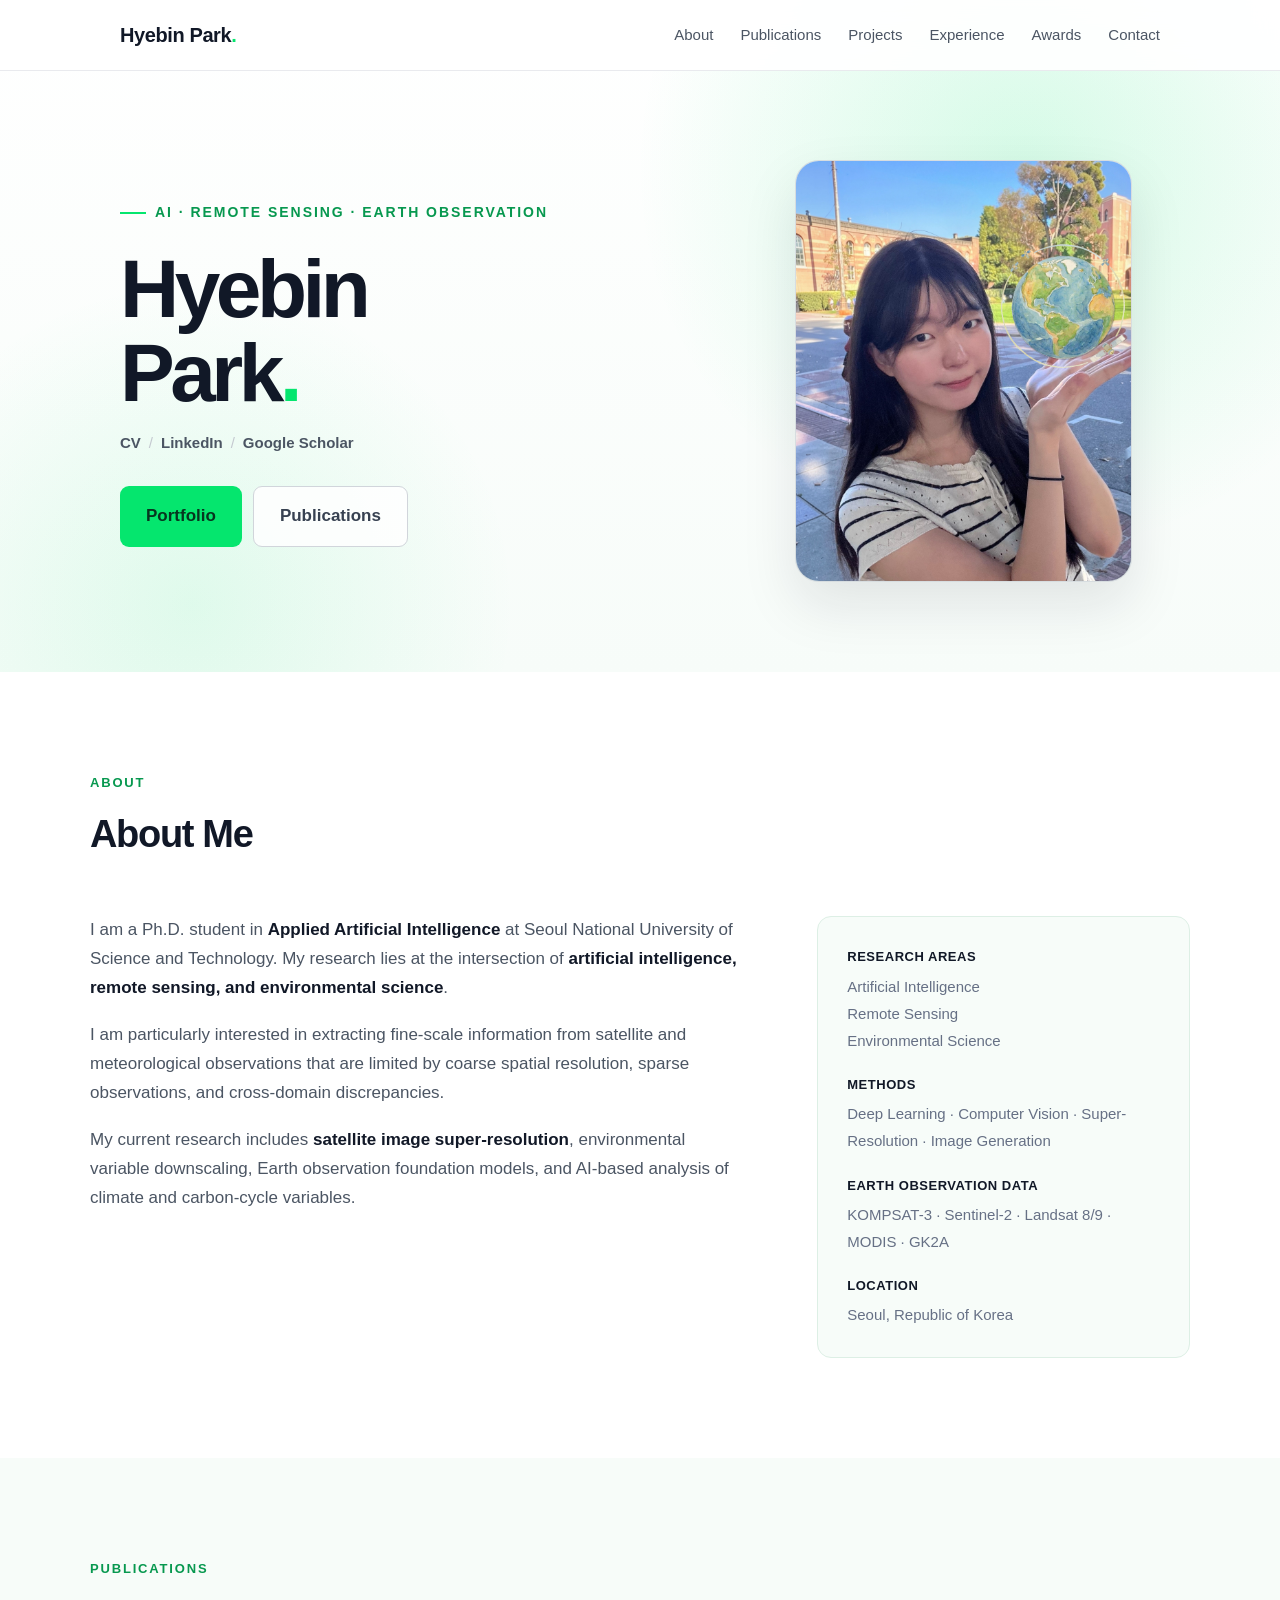
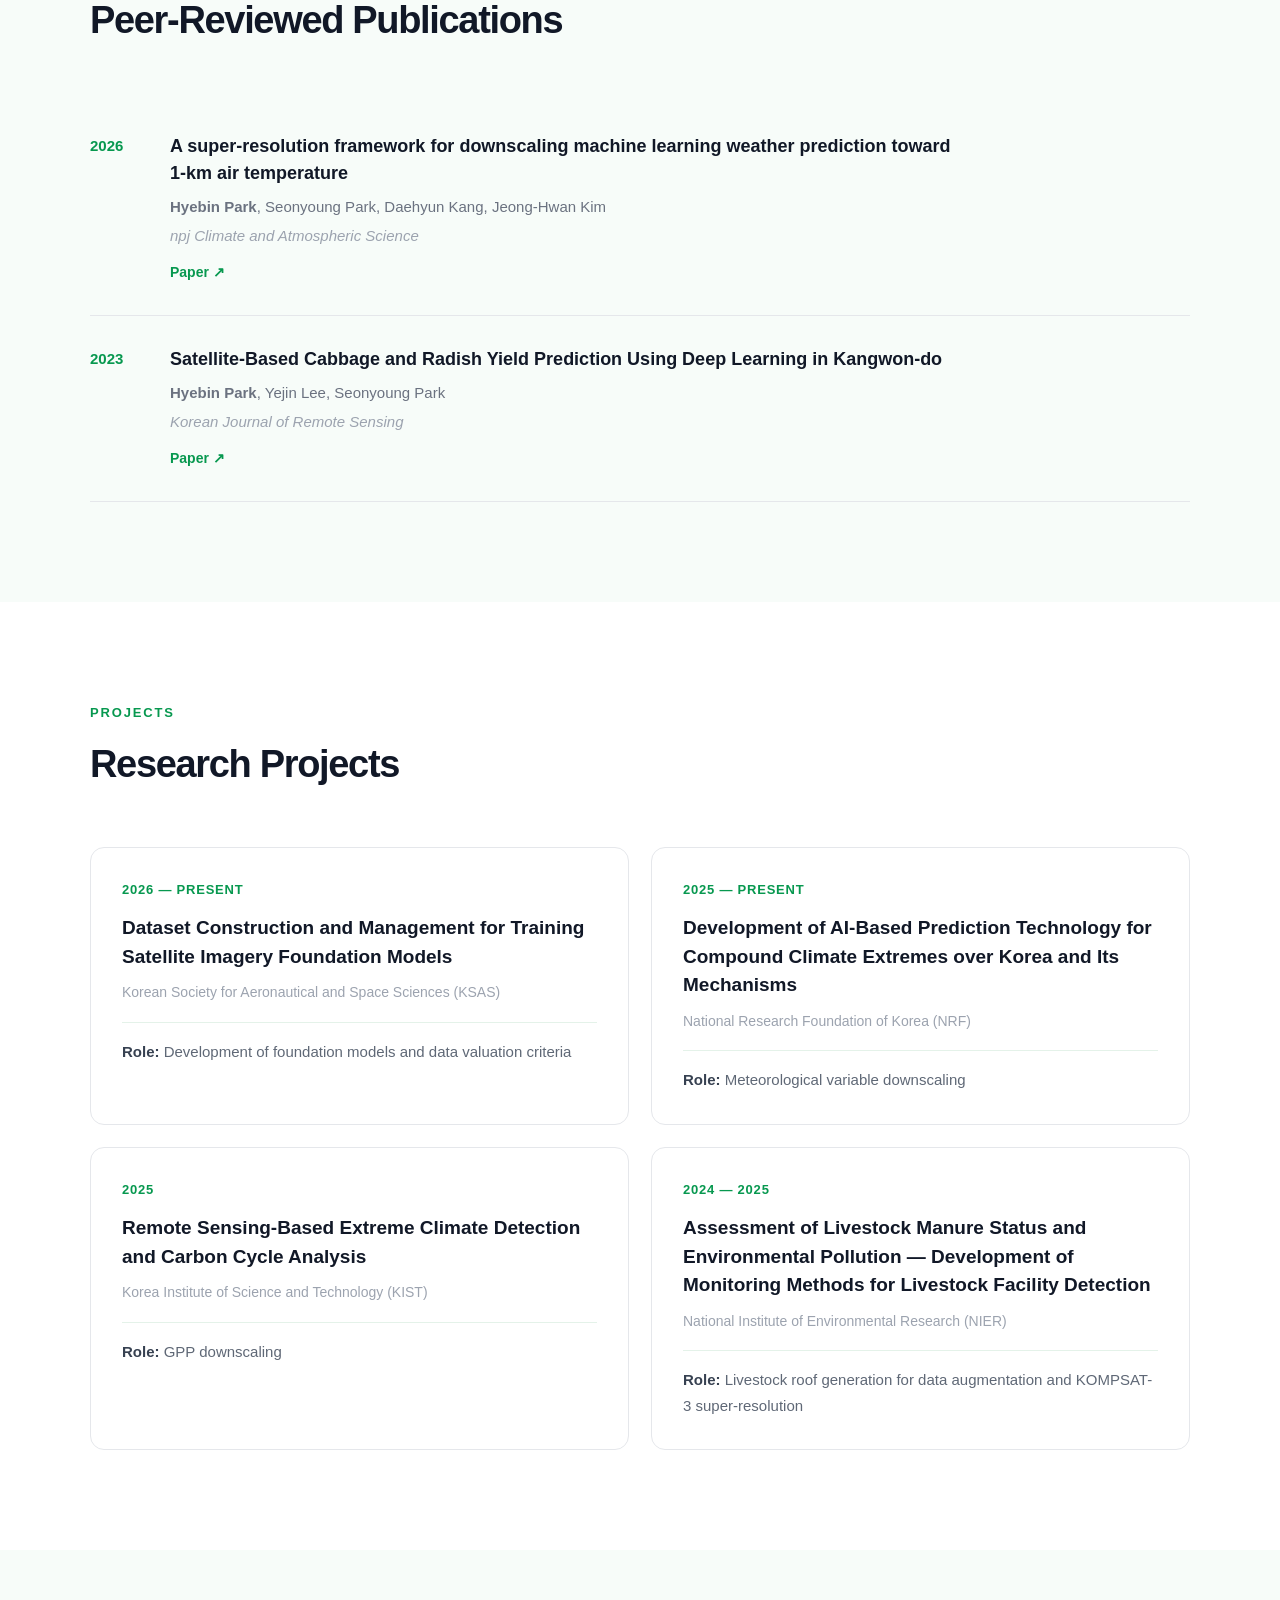
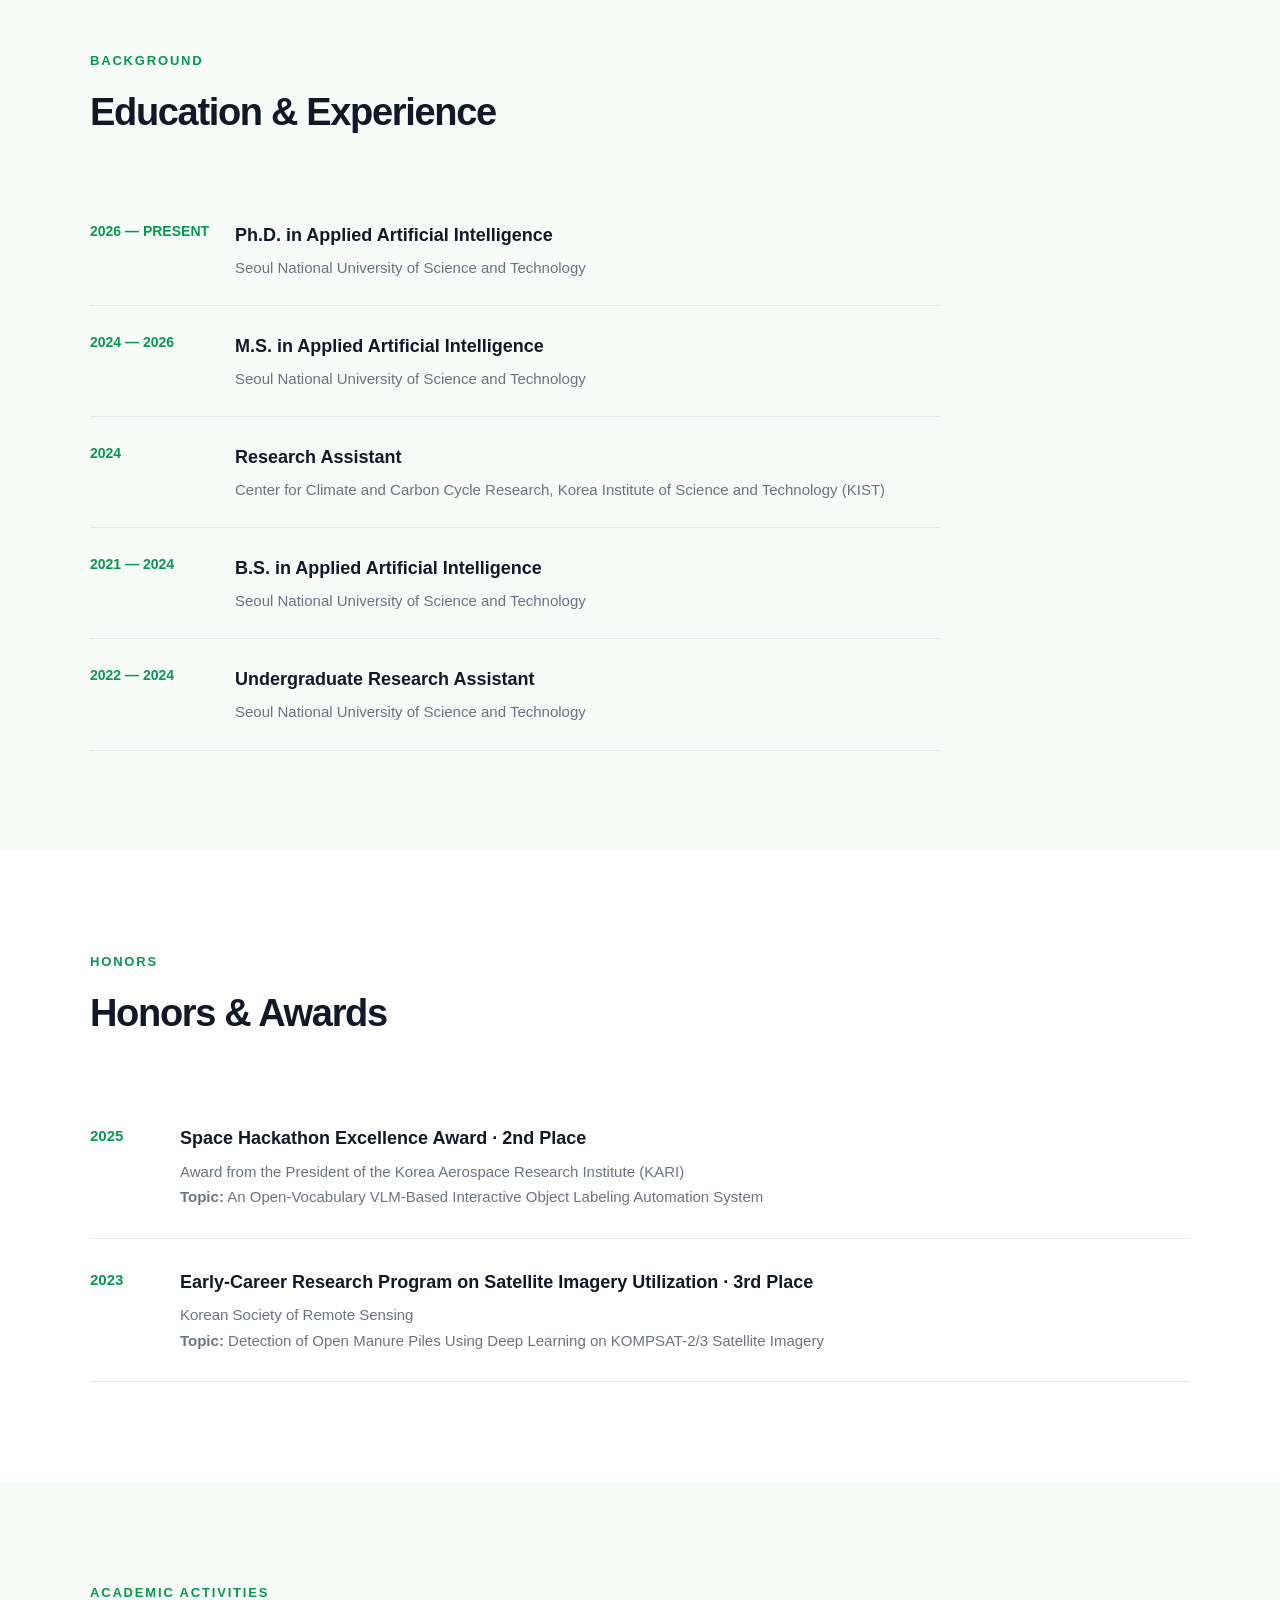
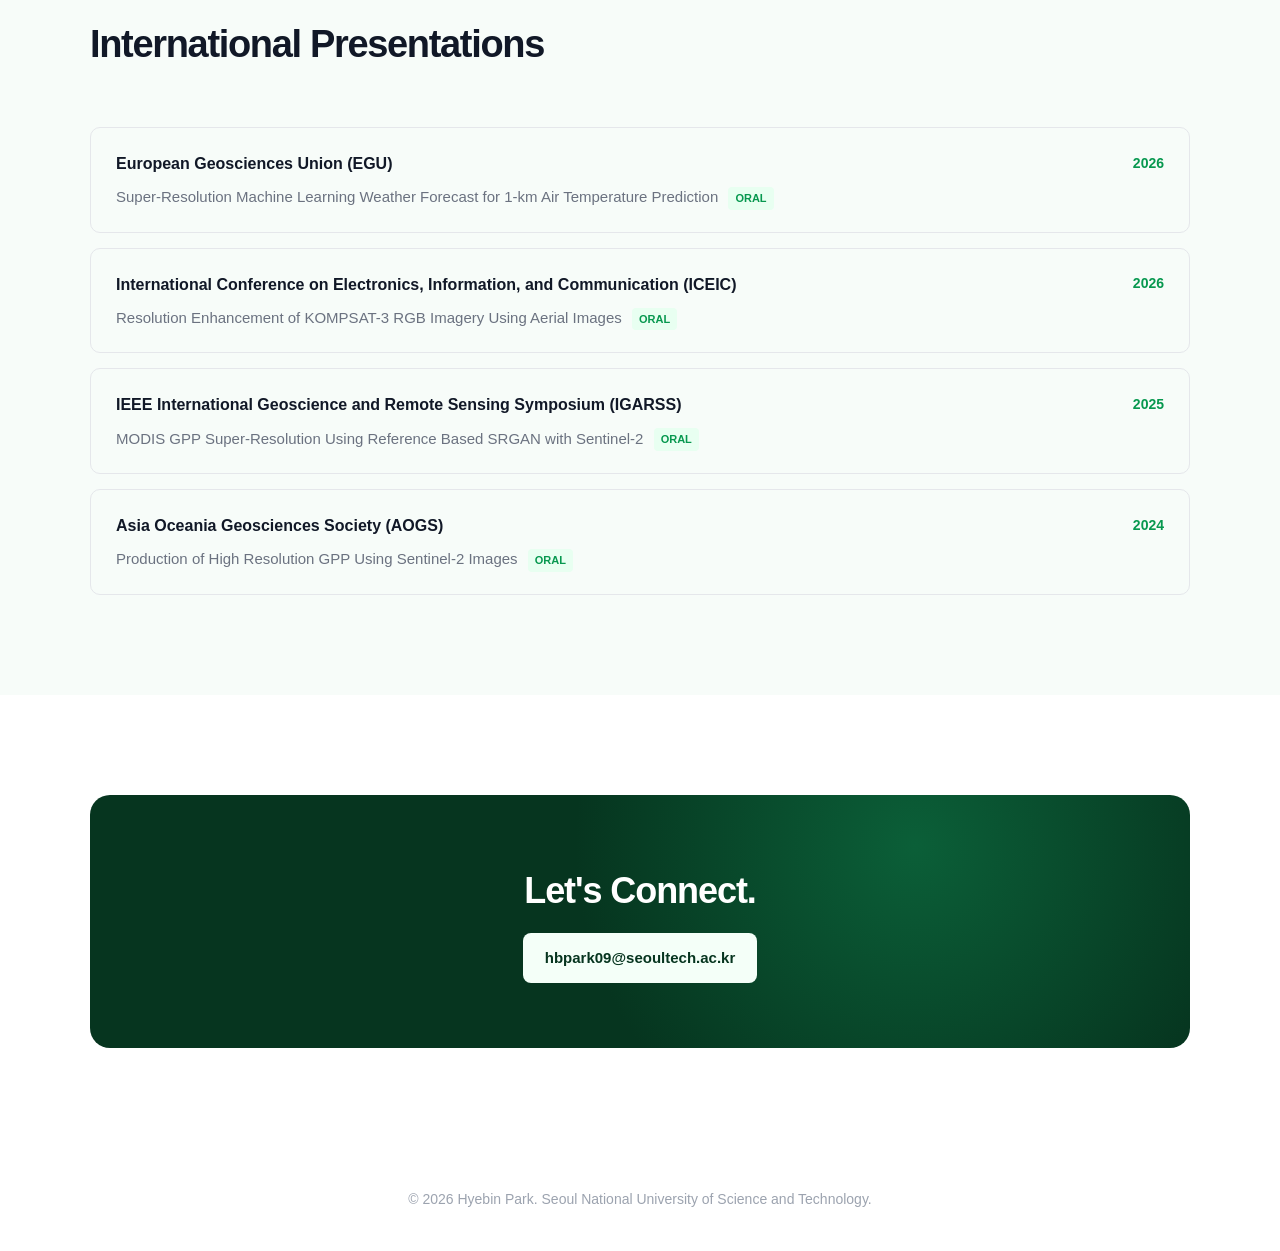
==== index.html @ ffbc0166 "Update index.html" ====
<!DOCTYPE html>
<html lang="en">
<head>
  <meta charset="UTF-8">
  <meta name="viewport" content="width=device-width, initial-scale=1.0">

  <title>Hyebin Park | AI & Remote Sensing Researcher</title>

  <meta
    name="description"
    content="Hyebin Park - AI and Remote Sensing Researcher focusing on super-resolution, environmental downscaling, and Earth observation."
  >

  <style>
    * {
      box-sizing: border-box;
      margin: 0;
      padding: 0;
    }

    html {
      scroll-behavior: smooth;
    }

    body {
      font-family:
        -apple-system,
        BlinkMacSystemFont,
        "Segoe UI",
        "Noto Sans",
        "Noto Sans KR",
        Arial,
        sans-serif;

      color: #1f2937;
      background: #ffffff;
      line-height: 1.7;
    }

    a {
      color: inherit;
    }


    /* ===================================
       Navigation
    ==================================== */

    nav {
      position: fixed;
      top: 0;
      left: 0;

      width: 100%;

      background: rgba(255, 255, 255, 0.92);
      backdrop-filter: blur(12px);

      border-bottom: 1px solid rgba(229, 231, 235, 0.85);

      z-index: 1000;
    }

    .nav-container {
      max-width: 1100px;
      height: 70px;

      margin: auto;
      padding: 0 30px;

      display: flex;
      align-items: center;
      justify-content: space-between;
    }

    .logo {
      text-decoration: none;

      font-size: 20px;
      font-weight: 750;

      letter-spacing: -0.02em;

      color: #111827;
    }

    .logo-dot {
      color: #05E66E;
    }

    .nav-links {
      display: flex;
      gap: 27px;

      list-style: none;
    }

    .nav-links a {
      text-decoration: none;

      color: #4b5563;

      font-size: 15px;
      font-weight: 500;

      transition: 0.2s;
    }

    .nav-links a:hover {
      color: #07984F;
    }


    /* ===================================
       Hero
    ==================================== */

    .hero {
      min-height: 70vh;

      display: flex;
      align-items: center;

      padding-top: 70px;

      overflow: hidden;

      background:
        radial-gradient(
          circle at 80% 25%,
          rgba(5, 230, 110, 0.16),
          transparent 34%
        ),
        radial-gradient(
          circle at 15% 90%,
          rgba(5, 230, 110, 0.10),
          transparent 26%
        ),
        linear-gradient(
          180deg,
          #ffffff 0%,
          #F7FCF9 100%
        );
    }

    .hero-container {
      max-width: 1100px;
      width: 100%;

      margin: auto;
      padding: 90px 30px;

      display: grid;
      grid-template-columns: 1.5fr 0.8fr;

      gap: 70px;
      align-items: center;
    }

    .hero-label {
      display: inline-flex;
      align-items: center;

      gap: 9px;

      margin-bottom: 22px;

      color: #07984F;

      font-size: 14px;
      font-weight: 700;

      letter-spacing: 0.14em;
      text-transform: uppercase;
    }

    .hero-label::before {
      content: "";

      display: block;

      width: 26px;
      height: 2px;

      background: #05E66E;
    }

    .hero h1 {
      margin-bottom: 26px;

      color: #111827;

      font-size: clamp(55px, 7vw, 82px);
      font-weight: 760;

      line-height: 1.02;
      letter-spacing: -0.055em;
    }

    .hero h1 span {
      color: #05E66E;
    }

    .hero-links {
      display: flex;
      flex-wrap: wrap;
      align-items: center;
      gap: 8px;

      margin-top: -10px;
      margin-bottom: 30px;

      color: #6b7280;
      font-size: 15px;
      font-weight: 600;
    }

    .hero-links a {
      color: #4b5563;
      text-decoration: none;
      transition: color 0.2s;
    }

    .hero-links a:hover {
      color: #07984F;
    }

    .hero-links .separator {
      color: #c4c9d0;
      font-weight: 400;
    }

    .hero-description {
      max-width: 720px;

      margin-bottom: 35px;

      color: #5f6876;

      font-size: 18px;
      line-height: 1.75;
    }

    .hero-description strong {
      color: #374151;
      font-weight: 600;
    }

    .hero-buttons {
      display: flex;
      flex-wrap: wrap;

      gap: 11px;
    }

  .btn {
    display: inline-flex;
    align-items: center;
  
    padding: 15px 26px;
  
    border-radius: 9px;
  
    text-decoration: none;
  
    font-size: 17px;
    font-weight: 650;
  
    transition: 0.2s;
  }

    .btn-primary {
      color: #07351F;
      background: #05E66E;
    }

    .btn-primary:hover {
      background: #057A40;
      transform: translateY(-2px);
    }

    .btn-secondary {
      color: #374151;
      background: rgba(255, 255, 255, 0.85);

      border: 1px solid #d1d5db;
    }

    .btn-secondary:hover {
      color: #07984F;
      border-color: #07984F;

      transform: translateY(-2px);
    }


    /* ===================================
       Hero Profile Image
    ==================================== */

    .hero-profile {
      display: flex;
      justify-content: center;
      align-items: center;
      transform: translateX(-28px);
    }

    .profile-image-wrap {
      width: min(340px, 100%);
      aspect-ratio: 4 / 5;

      overflow: hidden;

      border-radius: 24px;

      background: #EAF8F0;

      border: 1px solid rgba(209, 213, 219, 0.75);

      box-shadow:
        0 24px 55px
        rgba(15, 23, 42, 0.10);
    }

    .profile-image {
      width: 100%;
      height: 100%;

      display: block;

      object-fit: cover;
      object-position: center;
    }


    /* ===================================
       Common Section
    ==================================== */

    section {
      padding: 100px 30px;
    }

    .section-container {
      max-width: 1100px;
      margin: auto;
    }

    .section-title {
      margin-bottom: 50px;
    }

    .section-label {
      margin-bottom: 8px;

      color: #07984F;

      font-size: 13px;
      font-weight: 700;

      letter-spacing: 0.14em;
      text-transform: uppercase;
    }

    .section-title h2 {
      color: #111827;

      font-size: 38px;

      letter-spacing: -0.035em;
    }


    /* ===================================
       About
    ==================================== */
    
    #about {
      background: #F7FCF9;
    }
    
    .about-grid {
      display: grid;
      grid-template-columns: 1.4fr 0.8fr;

      gap: 75px;

      align-items: start;
    }

    .about-text {
      color: #4b5563;

      font-size: 17px;
    }

    .about-text p {
      margin-bottom: 18px;
    }

    .about-text strong {
      color: #111827;
    }

    .info-box {
      padding: 29px;

      background: #ffffff;

      border: 1px solid #DDEFE5;
      border-radius: 14px;
    }

    .info-item {
      margin-bottom: 20px;
    }

    .info-item:last-child {
      margin-bottom: 0;
    }

    .info-item strong {
      display: block;

      margin-bottom: 4px;

      color: #111827;

      font-size: 13px;

      letter-spacing: 0.04em;
    }

    .info-item span {
      color: #667085;

      font-size: 15px;
    }


    /* ===================================
       Research
    ==================================== */

    #research {
      background: #F7FCF9;
    }

    .research-grid {
      display: grid;
      grid-template-columns: repeat(3, 1fr);

      gap: 20px;
    }

    .research-card {
      min-height: 250px;

      padding: 30px;

      background: white;

      border: 1px solid #e5e7eb;
      border-radius: 13px;

      transition: 0.25s;
    }

    .research-card:hover {
      transform: translateY(-5px);

      border-color: #9BF1BE;

      box-shadow:
        0 16px 35px
        rgba(15, 23, 42, 0.055);
    }

    .research-number {
      margin-bottom: 40px;

      color: #07984F;

      font-size: 13px;
      font-weight: 700;
    }

    .research-card h3 {
      margin-bottom: 13px;

      color: #111827;

      font-size: 20px;
    }

    .research-card p {
      color: #6b7280;

      font-size: 15px;
      line-height: 1.7;
    }


    /* ===================================
       Publications
    ==================================== */

    .publication {
      display: grid;
      grid-template-columns: 80px 1fr;

      padding: 30px 0;

      border-bottom: 1px solid #e5e7eb;
    }

    .publication:first-of-type {
      border-top: 1px solid #e5e7eb;
    }

    .publication-year {
      color: #07984F;

      font-size: 15px;
      font-weight: 700;
    }

    .publication-title {
      max-width: 800px;

      margin-bottom: 7px;

      color: #111827;

      font-size: 18px;
      font-weight: 650;

      line-height: 1.5;
    }

    .publication-authors {
      margin-bottom: 3px;

      color: #6b7280;

      font-size: 15px;
    }

    .publication-journal {
      color: #9ca3af;

      font-size: 15px;
      font-style: italic;
    }

    .publication-links {
      margin-top: 10px;
    }

    .publication-links a {
      margin-right: 15px;

      color: #07984F;

      text-decoration: none;

      font-size: 14px;
      font-weight: 600;
    }

    .publication-links a:hover {
      text-decoration: underline;
    }


    /* ===================================
       Projects
    ==================================== */

    #projects {
      background: #F7FCF9;
    }

    .project-grid {
      display: grid;
      grid-template-columns: repeat(2, 1fr);

      gap: 22px;
    }

    .project-card {
      padding: 31px;

      background: white;

      border: 1px solid #e5e7eb;
      border-radius: 14px;

      transition: 0.25s;
    }

    .project-card:hover {
      transform: translateY(-4px);
      border-color: #9BF1BE;
    }

    .project-year {
      margin-bottom: 13px;

      color: #07984F;

      font-size: 13px;
      font-weight: 700;

      letter-spacing: 0.06em;
    }

    .project-card h3 {
      margin-bottom: 10px;

      color: #111827;

      font-size: 19px;
      line-height: 1.5;
    }

    .project-org {
      margin-bottom: 17px;

      color: #9ca3af;

      font-size: 14px;
    }

    .project-role {
      padding-top: 16px;

      color: #5f6876;

      font-size: 15px;
      line-height: 1.7;

      border-top: 1px solid #E4F2E9;
    }

    .project-role strong {
      color: #374151;
    }


    /* ===================================
       Experience / Education
    ==================================== */

    .timeline {
      max-width: 850px;
    }

    .timeline-item {
      display: grid;
      grid-template-columns: 145px 1fr;

      padding: 25px 0;

      border-bottom: 1px solid #e5e7eb;
    }

    .timeline-year {
      color: #07984F;

      font-size: 14px;
      font-weight: 700;
    }

    .timeline-content h3 {
      margin-bottom: 4px;

      color: #111827;

      font-size: 18px;
    }

    .timeline-content p {
      color: #6b7280;

      font-size: 15px;
    }


    /* ===================================
       Awards
    ==================================== */

    #awards {
      background: #F7FCF9;
    }

    .award-card {
      display: grid;
      grid-template-columns: 90px 1fr;

      padding: 28px 0;

      border-bottom: 1px solid #e5e7eb;
    }

    .award-year {
      color: #07984F;

      font-size: 15px;
      font-weight: 700;
    }

    .award-title {
      margin-bottom: 5px;

      color: #111827;

      font-size: 18px;
      font-weight: 650;
    }

    .award-description {
      color: #6b7280;

      font-size: 15px;
      line-height: 1.7;
    }


    /* ===================================
       Presentations
    ==================================== */

    .presentation-list {
      display: grid;
      gap: 15px;
    }

    .presentation {
      padding: 22px 25px;

      border: 1px solid #e5e7eb;
      border-radius: 10px;
    }

    .presentation-top {
      display: flex;
      align-items: center;
      justify-content: space-between;

      gap: 20px;

      margin-bottom: 7px;
    }

    .presentation-name {
      color: #111827;

      font-size: 16px;
      font-weight: 650;
    }

    .presentation-year {
      color: #07984F;

      font-size: 14px;
      font-weight: 700;
    }

    .presentation-topic {
      color: #6b7280;

      font-size: 15px;
      line-height: 1.7;
    }

    .tag {
      display: inline-block;

      margin-left: 6px;
      padding: 2px 7px;

      color: #07984F;
      background: #E8FFF1;

      border-radius: 4px;

      font-size: 11px;
      font-weight: 700;

      vertical-align: middle;
    }


    /* ===================================
       Contact
    ==================================== */

    .contact-box {
      padding: 65px 40px;

      background:
        radial-gradient(
          circle at 75% 20%,
          #0B5F38,
          transparent 40%
        ),
        #06351F;

      color: white;

      border-radius: 20px;

      text-align: center;
    }

    .contact-box h2 {
      margin-bottom: 12px;

      font-size: 36px;

      letter-spacing: -0.03em;
    }

    .contact-box p {
      margin: 0 auto 28px;

      max-width: 580px;

      color: #B7C9BF;
      font-size: 16px;
      line-height: 1.75;
    }

    .email-button {
      display: inline-block;

      padding: 12px 22px;

      color: #06351F;
      background: #F4FFF8;

      border-radius: 8px;

      text-decoration: none;

      font-size: 15px;
      font-weight: 650;

      transition: 0.2s;
    }

    .email-button:hover {
      background: #E8FFF1;
      transform: translateY(-2px);
    }


    /* ===================================
       Footer
    ==================================== */

    footer {
      padding: 40px 30px;

      color: #9ca3af;

      text-align: center;

      font-size: 14px;
    }


    /* ===================================
       Alternating Section Backgrounds
    ==================================== */
    
    #about {
      background: #ffffff;
    }
    
    #publications {
      background: #F7FCF9;
    }
    
    #projects {
      background: #ffffff;
    }
    
    #education {
      background: #F7FCF9;
    }
    
    #awards {
      background: #ffffff;
    }
    
    #presentations {
      background: #F7FCF9;
    }
    
    #contact {
      background: #ffffff;
    }
    
    /* About 오른쪽 정보 박스 */
    .info-box {
      background: #F7FCF9;
    }

    
    /* ===================================
       Mobile
    ==================================== */

    @media (max-width: 850px) {

      .nav-links {
        display: none;
      }

      .hero {
        min-height: auto;
      }

      .hero-container {
        grid-template-columns: 1fr;

        padding-top: 100px;
        padding-bottom: 75px;

        gap: 45px;
      }

      .hero h1 {
        font-size: 54px;
      }

      .hero-profile {
        justify-content: flex-start;
        transform: none;
      }

      .profile-image-wrap {
        width: min(320px, 85vw);
      }

      section {
        padding: 75px 22px;
      }

      .about-grid {
        grid-template-columns: 1fr;

        gap: 35px;
      }

      .research-grid {
        grid-template-columns: 1fr;
      }

      .project-grid {
        grid-template-columns: 1fr;
      }

      .publication,
      .award-card,
      .timeline-item {
        grid-template-columns: 1fr;

        gap: 8px;
      }
    }

    @media (max-width: 500px) {

      .nav-container {
        padding: 0 20px;
      }

      .hero-container {
        padding-left: 22px;
        padding-right: 22px;
      }

      .hero h1 {
        font-size: 46px;
      }

      .hero-description {
        font-size: 16px;
      }

      .section-title h2 {
        font-size: 31px;
      }

      .presentation-top {
        align-items: flex-start;
        flex-direction: column;

        gap: 2px;
      }
    }

  </style>
</head>


<body>


  <!-- ===================================
       Navigation
  ==================================== -->

  <nav>
    <div class="nav-container">

      <a class="logo" href="#home">
        Hyebin Park<span class="logo-dot">.</span>
      </a>

      <ul class="nav-links">
        <li><a href="#about">About</a></li>
        <li><a href="#publications">Publications</a></li>
        <li><a href="#projects">Projects</a></li>
        <li><a href="#education">Experience</a></li>
        <li><a href="#awards">Awards</a></li>
        <li><a href="#contact">Contact</a></li>
      </ul>

    </div>
  </nav>



  <!-- ===================================
       Hero
  ==================================== -->

  <header class="hero" id="home">

    <div class="hero-container">

      <div>

        <div class="hero-label">
          AI · Remote Sensing · Earth Observation
        </div>

        <h1>
          Hyebin<br>
          Park<span>.</span>
        </h1>

        <div class="hero-links">
          <a href="assets/CV_HyebinPark_open.pdf"
             target="_blank" rel="noopener noreferrer">CV</a>
          <span class="separator">/</span>
          <a href="https://www.linkedin.com/in/habpy/"
             target="_blank" rel="noopener noreferrer">LinkedIn</a>
          <span class="separator">/</span>
          <a href="https://scholar.google.com/citations?hl=en"
             target="_blank" rel="noopener noreferrer">Google Scholar</a>
        </div>

        <div class="hero-buttons">

          <a
            href="portfolio.html?v=1"
            class="btn btn-primary">
            Portfolio
          </a>

          <a
            href="#publications"
            class="btn btn-secondary">
            Publications
          </a>

        </div>

      </div>


      <div class="hero-profile">

        <div class="profile-image-wrap">
          <img
            src="image/profile.jpg"
            alt="Hyebin Park"
            class="profile-image"
          >
        </div>

      </div>

    </div>

  </header>



  <!-- ===================================
       About
  ==================================== -->

  <section id="about">

    <div class="section-container">

      <div class="section-title">

        <div class="section-label">
          About
        </div>

        <h2>
          About Me
        </h2>

      </div>


      <div class="about-grid">

        <div class="about-text">

          <p>
            I am a Ph.D. student in
            <strong>Applied Artificial Intelligence</strong>
            at Seoul National University of Science and Technology.
            My research lies at the intersection of
            <strong>artificial intelligence, remote sensing,
            and environmental science</strong>.
          </p>

          <p>
            I am particularly interested in extracting
            fine-scale information from satellite and meteorological
            observations that are limited by coarse spatial resolution,
            sparse observations, and cross-domain discrepancies.
          </p>

          <p>
            My current research includes
            <strong>satellite image super-resolution</strong>,
            environmental variable downscaling,
            Earth observation foundation models,
            and AI-based analysis of climate and carbon-cycle variables.
          </p>

        </div>


        <div class="info-box">

          <div class="info-item">
            <strong>RESEARCH AREAS</strong>
            <span>
              Artificial Intelligence<br>
              Remote Sensing<br>
              Environmental Science
            </span>
          </div>

          <div class="info-item">
            <strong>METHODS</strong>
            <span>
              Deep Learning · Computer Vision ·
              Super-Resolution · Image Generation
            </span>
          </div>

          <div class="info-item">
            <strong>EARTH OBSERVATION DATA</strong>
            <span>
              KOMPSAT-3 · Sentinel-2 · Landsat 8/9 ·
              MODIS · GK2A
            </span>
          </div>

          <div class="info-item">
            <strong>LOCATION</strong>
            <span>
              Seoul, Republic of Korea
            </span>
          </div>

        </div>

      </div>

    </div>

  </section>



  <!-- ===================================
       Publications
  ==================================== -->

  <section id="publications">

    <div class="section-container">

      <div class="section-title">

        <div class="section-label">
          Publications
        </div>

        <h2>
          Peer-Reviewed Publications
        </h2>

      </div>


      <!-- Publication 1 -->

      <div class="publication">

        <div class="publication-year">
          2026
        </div>

        <div>

          <div class="publication-title">
            A super-resolution framework for downscaling
            machine learning weather prediction toward
            1-km air temperature
          </div>

          <div class="publication-authors">
            <strong>Hyebin Park</strong>,
            Seonyoung Park,
            Daehyun Kang,
            Jeong-Hwan Kim
          </div>

          <div class="publication-journal">
            npj Climate and Atmospheric Science
          </div>

          <!--
          논문 링크를 알고 있다면
          href="#" 부분을 DOI나 논문 URL로 변경
          -->

          <div class="publication-links">
            <a href="https://doi.org/10.1038/s41612-026-01328-5"
               target="_blank"
               rel="noopener noreferrer">
              Paper ↗
            </a>
          </div>

        </div>

      </div>


      <!-- Publication 2 -->

      <div class="publication">

        <div class="publication-year">
          2023
        </div>

        <div>

          <div class="publication-title">
            Satellite-Based Cabbage and Radish Yield
            Prediction Using Deep Learning in Kangwon-do
          </div>

          <div class="publication-authors">
            <strong>Hyebin Park</strong>,
            Yejin Lee,
            Seonyoung Park
          </div>

          <div class="publication-journal">
            Korean Journal of Remote Sensing
          </div>

          <div class="publication-links">
            <a href="https://doi.org/10.7780/kjrs.2023.39.5.3.11"
               target="_blank"
               rel="noopener noreferrer">
              Paper ↗
            </a>
          </div>

        </div>

      </div>


    </div>

  </section>



  <!-- ===================================
       Projects
  ==================================== -->

  <section id="projects">

    <div class="section-container">

      <div class="section-title">

        <div class="section-label">
          Projects
        </div>

        <h2>
          Research Projects
        </h2>

      </div>


      <div class="project-grid">


        <div class="project-card">

          <div class="project-year">
            2026 — PRESENT
          </div>

          <h3>
            Dataset Construction and Management
            for Training Satellite Imagery
            Foundation Models
          </h3>

          <div class="project-org">
            Korean Society for Aeronautical
            and Space Sciences (KSAS)
          </div>

          <div class="project-role">
            <strong>Role:</strong>
            Development of foundation models
            and data valuation criteria
          </div>

        </div>


        <div class="project-card">

          <div class="project-year">
            2025 — PRESENT
          </div>

          <h3>
            Development of AI-Based Prediction
            Technology for Compound Climate
            Extremes over Korea and Its Mechanisms
          </h3>

          <div class="project-org">
            National Research Foundation of Korea (NRF)
          </div>

          <div class="project-role">
            <strong>Role:</strong>
            Meteorological variable downscaling
          </div>

        </div>


        <div class="project-card">

          <div class="project-year">
            2025
          </div>

          <h3>
            Remote Sensing-Based Extreme Climate
            Detection and Carbon Cycle Analysis
          </h3>

          <div class="project-org">
            Korea Institute of Science and Technology (KIST)
          </div>

          <div class="project-role">
            <strong>Role:</strong>
            GPP downscaling
          </div>

        </div>


        <div class="project-card">

          <div class="project-year">
            2024 — 2025
          </div>

          <h3>
            Assessment of Livestock Manure Status
            and Environmental Pollution —
            Development of Monitoring Methods
            for Livestock Facility Detection
          </h3>

          <div class="project-org">
            National Institute of Environmental Research (NIER)
          </div>

          <div class="project-role">
            <strong>Role:</strong>
            Livestock roof generation for data augmentation
            and KOMPSAT-3 super-resolution
          </div>

        </div>


      </div>

    </div>

  </section>



  <!-- ===================================
       Education & Experience
  ==================================== -->

  <section id="education">

    <div class="section-container">

      <div class="section-title">

        <div class="section-label">
          Background
        </div>

        <h2>
          Education & Experience
        </h2>

      </div>


      <div class="timeline">


        <div class="timeline-item">

          <div class="timeline-year">
            2026 — PRESENT
          </div>

          <div class="timeline-content">

            <h3>
              Ph.D. in Applied Artificial Intelligence
            </h3>

            <p>
              Seoul National University of Science and Technology
            </p>

          </div>

        </div>



        <div class="timeline-item">

          <div class="timeline-year">
            2024 — 2026
          </div>

          <div class="timeline-content">

            <h3>
              M.S. in Applied Artificial Intelligence
            </h3>

            <p>
              Seoul National University of Science and Technology
            </p>

          </div>

        </div>


        <div class="timeline-item">

          <div class="timeline-year">
            2024
          </div>

          <div class="timeline-content">

            <h3>
              Research Assistant
            </h3>

            <p>
              Center for Climate and Carbon Cycle Research,
              Korea Institute of Science and Technology (KIST)
            </p>

          </div>

        </div>


        <div class="timeline-item">

          <div class="timeline-year">
            2021 — 2024
          </div>

          <div class="timeline-content">

            <h3>
              B.S. in Applied Artificial Intelligence
            </h3>

            <p>
              Seoul National University of Science and Technology
            </p>

          </div>

        </div>


        <div class="timeline-item">

          <div class="timeline-year">
            2022 — 2024
          </div>

          <div class="timeline-content">

            <h3>
              Undergraduate Research Assistant
            </h3>

            <p>
              Seoul National University of Science and Technology
            </p>

          </div>

        </div>


      </div>

    </div>

  </section>



  <!-- ===================================
       Awards
  ==================================== -->

  <section id="awards">

    <div class="section-container">

      <div class="section-title">

        <div class="section-label">
          Honors
        </div>

        <h2>
          Honors & Awards
        </h2>

      </div>


      <div class="award-card">

        <div class="award-year">
          2025
        </div>

        <div>

          <div class="award-title">
            Space Hackathon Excellence Award · 2nd Place
          </div>

          <div class="award-description">
            Award from the President of the Korea Aerospace
            Research Institute (KARI)<br>

            <strong>Topic:</strong>
            An Open-Vocabulary VLM-Based Interactive Object
            Labeling Automation System
          </div>

        </div>

      </div>


      <div class="award-card">

        <div class="award-year">
          2023
        </div>

        <div>

          <div class="award-title">
            Early-Career Research Program on Satellite
            Imagery Utilization · 3rd Place
          </div>

          <div class="award-description">
            Korean Society of Remote Sensing<br>

            <strong>Topic:</strong>
            Detection of Open Manure Piles Using Deep Learning
            on KOMPSAT-2/3 Satellite Imagery
          </div>

        </div>

      </div>


    </div>

  </section>



  <!-- ===================================
       Presentations
  ==================================== -->

  <section id="presentations">

    <div class="section-container">

      <div class="section-title">

        <div class="section-label">
          Academic Activities
        </div>

        <h2>
          International Presentations
        </h2>

      </div>


      <div class="presentation-list">


        <div class="presentation">

          <div class="presentation-top">

            <div class="presentation-name">
              European Geosciences Union (EGU)
            </div>

            <div class="presentation-year">
              2026
            </div>

          </div>

          <div class="presentation-topic">
            Super-Resolution Machine Learning Weather Forecast
            for 1-km Air Temperature Prediction

            <span class="tag">
              ORAL
            </span>
          </div>

        </div>


        <div class="presentation">

          <div class="presentation-top">

            <div class="presentation-name">
              International Conference on Electronics,
              Information, and Communication (ICEIC)
            </div>

            <div class="presentation-year">
              2026
            </div>

          </div>

          <div class="presentation-topic">
            Resolution Enhancement of KOMPSAT-3 RGB Imagery
            Using Aerial Images

            <span class="tag">
              ORAL
            </span>
          </div>

        </div>


        <div class="presentation">

          <div class="presentation-top">

            <div class="presentation-name">
              IEEE International Geoscience and Remote
              Sensing Symposium (IGARSS)
            </div>

            <div class="presentation-year">
              2025
            </div>

          </div>

          <div class="presentation-topic">
            MODIS GPP Super-Resolution Using Reference Based
            SRGAN with Sentinel-2

            <span class="tag">
              ORAL
            </span>
          </div>

        </div>


        <div class="presentation">

          <div class="presentation-top">

            <div class="presentation-name">
              Asia Oceania Geosciences Society (AOGS)
            </div>

            <div class="presentation-year">
              2024
            </div>

          </div>

          <div class="presentation-topic">
            Production of High Resolution GPP
            Using Sentinel-2 Images

            <span class="tag">
              ORAL
            </span>
          </div>

        </div>


      </div>

    </div>

  </section>


  <!-- ===================================
       Contact
  ==================================== -->

  <section id="contact">

    <div class="section-container">

      <div class="contact-box">

        <h2>
          Let's Connect.
        </h2>

        <a
          class="email-button"
          href="mailto:hbpark09@seoultech.ac.kr">
          hbpark09@seoultech.ac.kr
        </a>

      </div>

    </div>

  </section>



  <!-- ===================================
       Footer
  ==================================== -->

  <footer>
    © 2026 Hyebin Park.
    Seoul National University of Science and Technology.
  </footer>


</body>
</html>
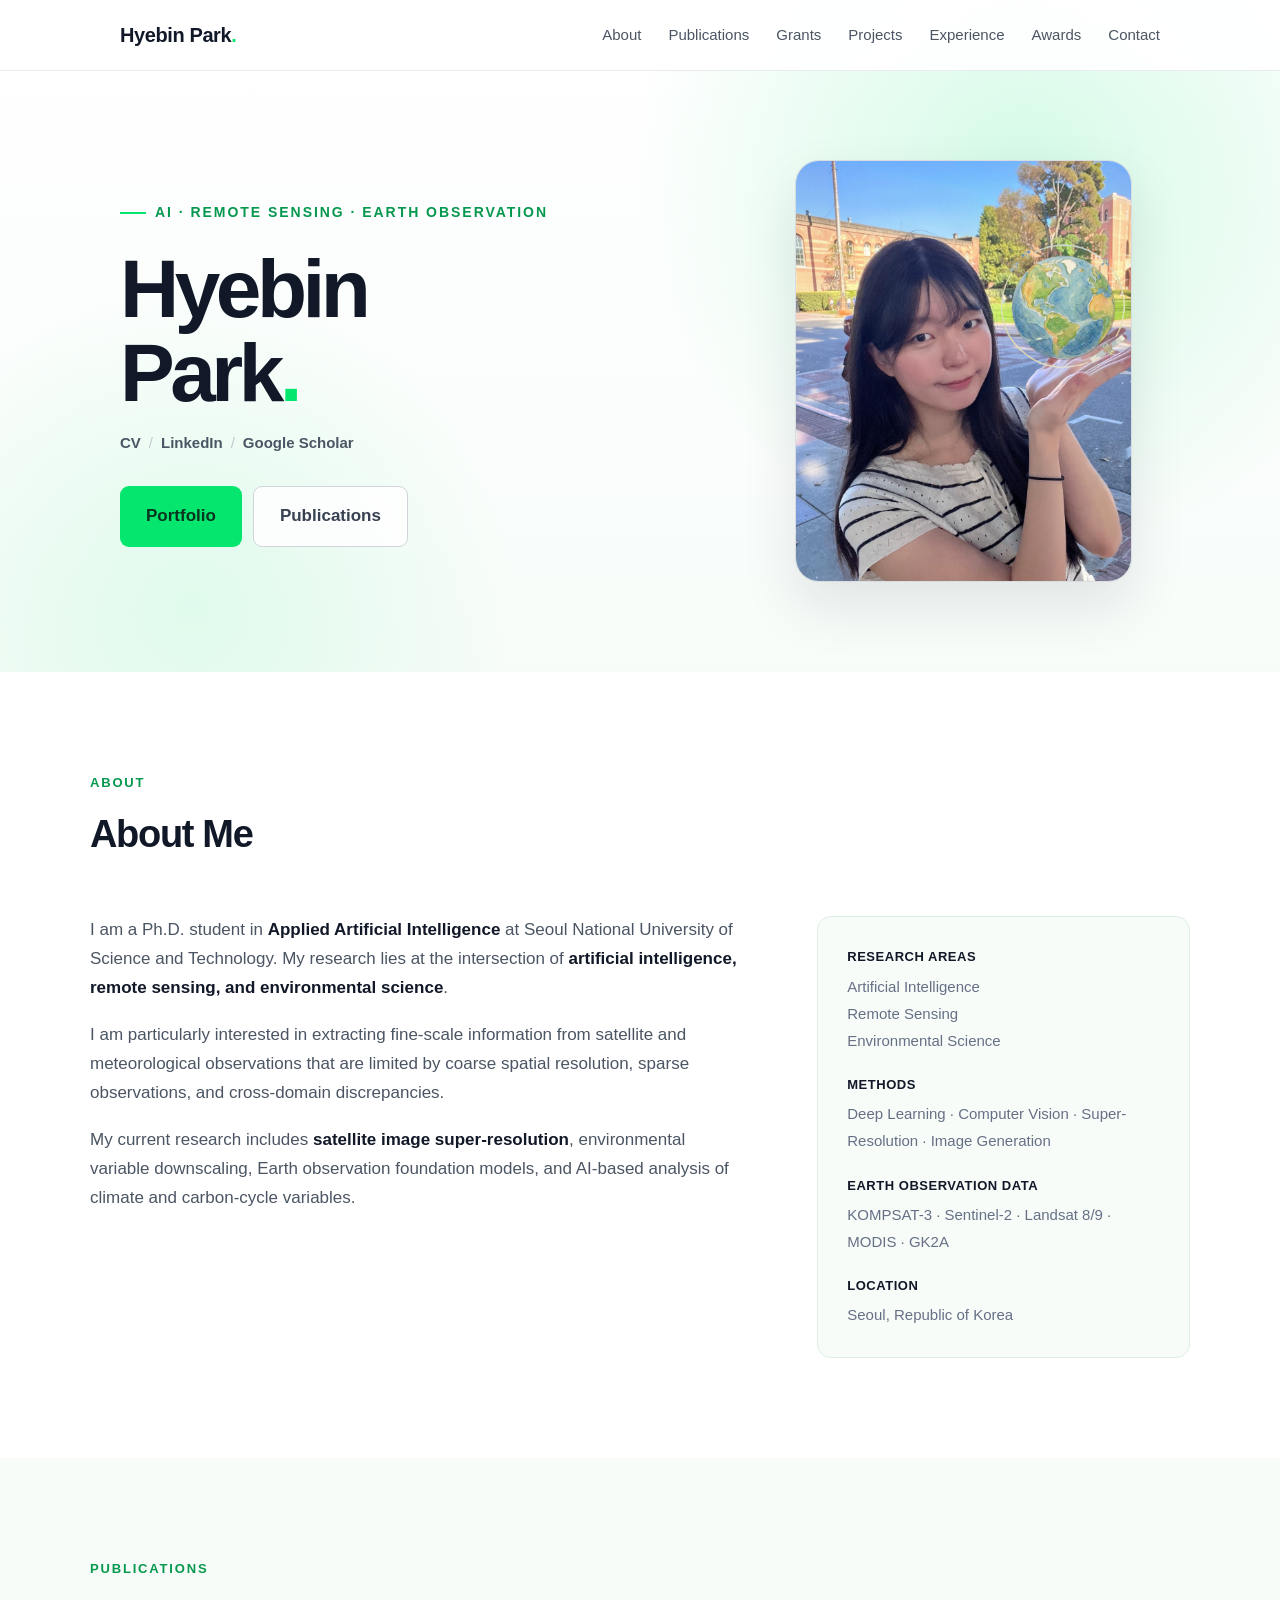
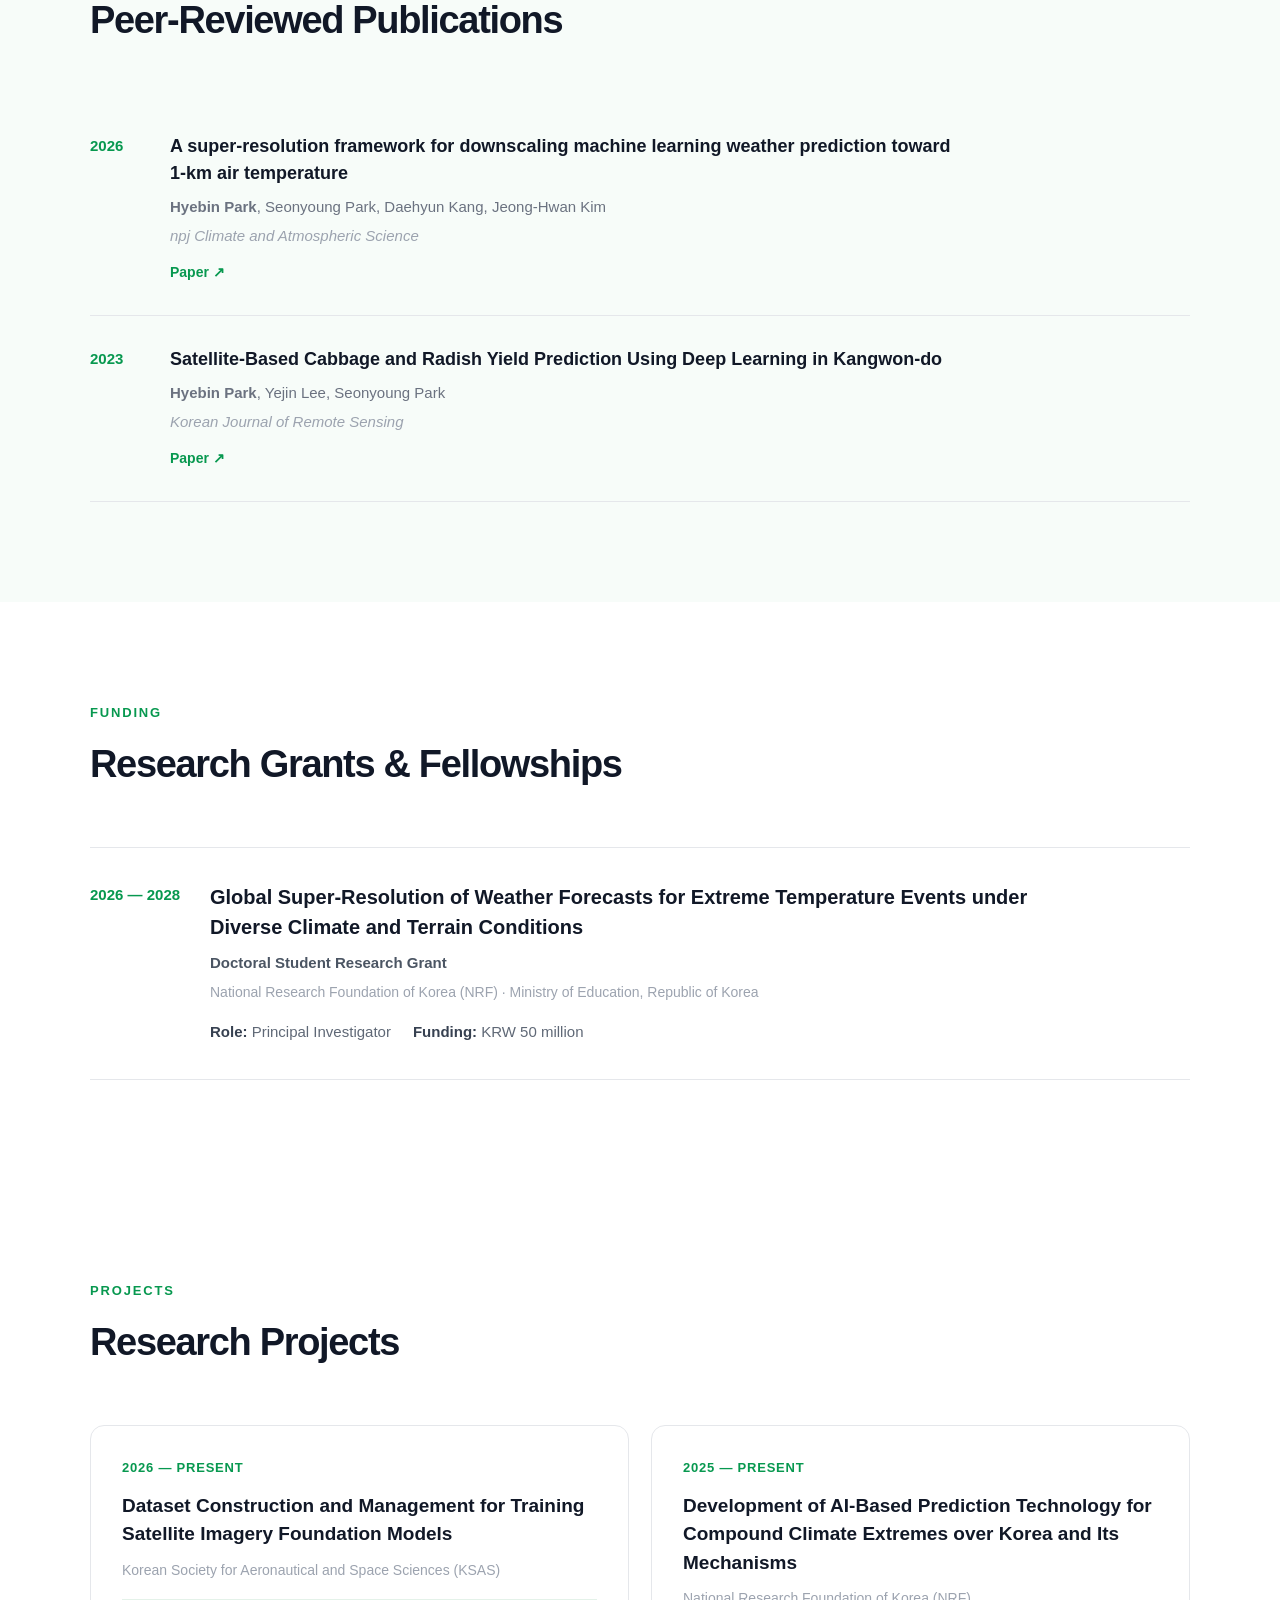
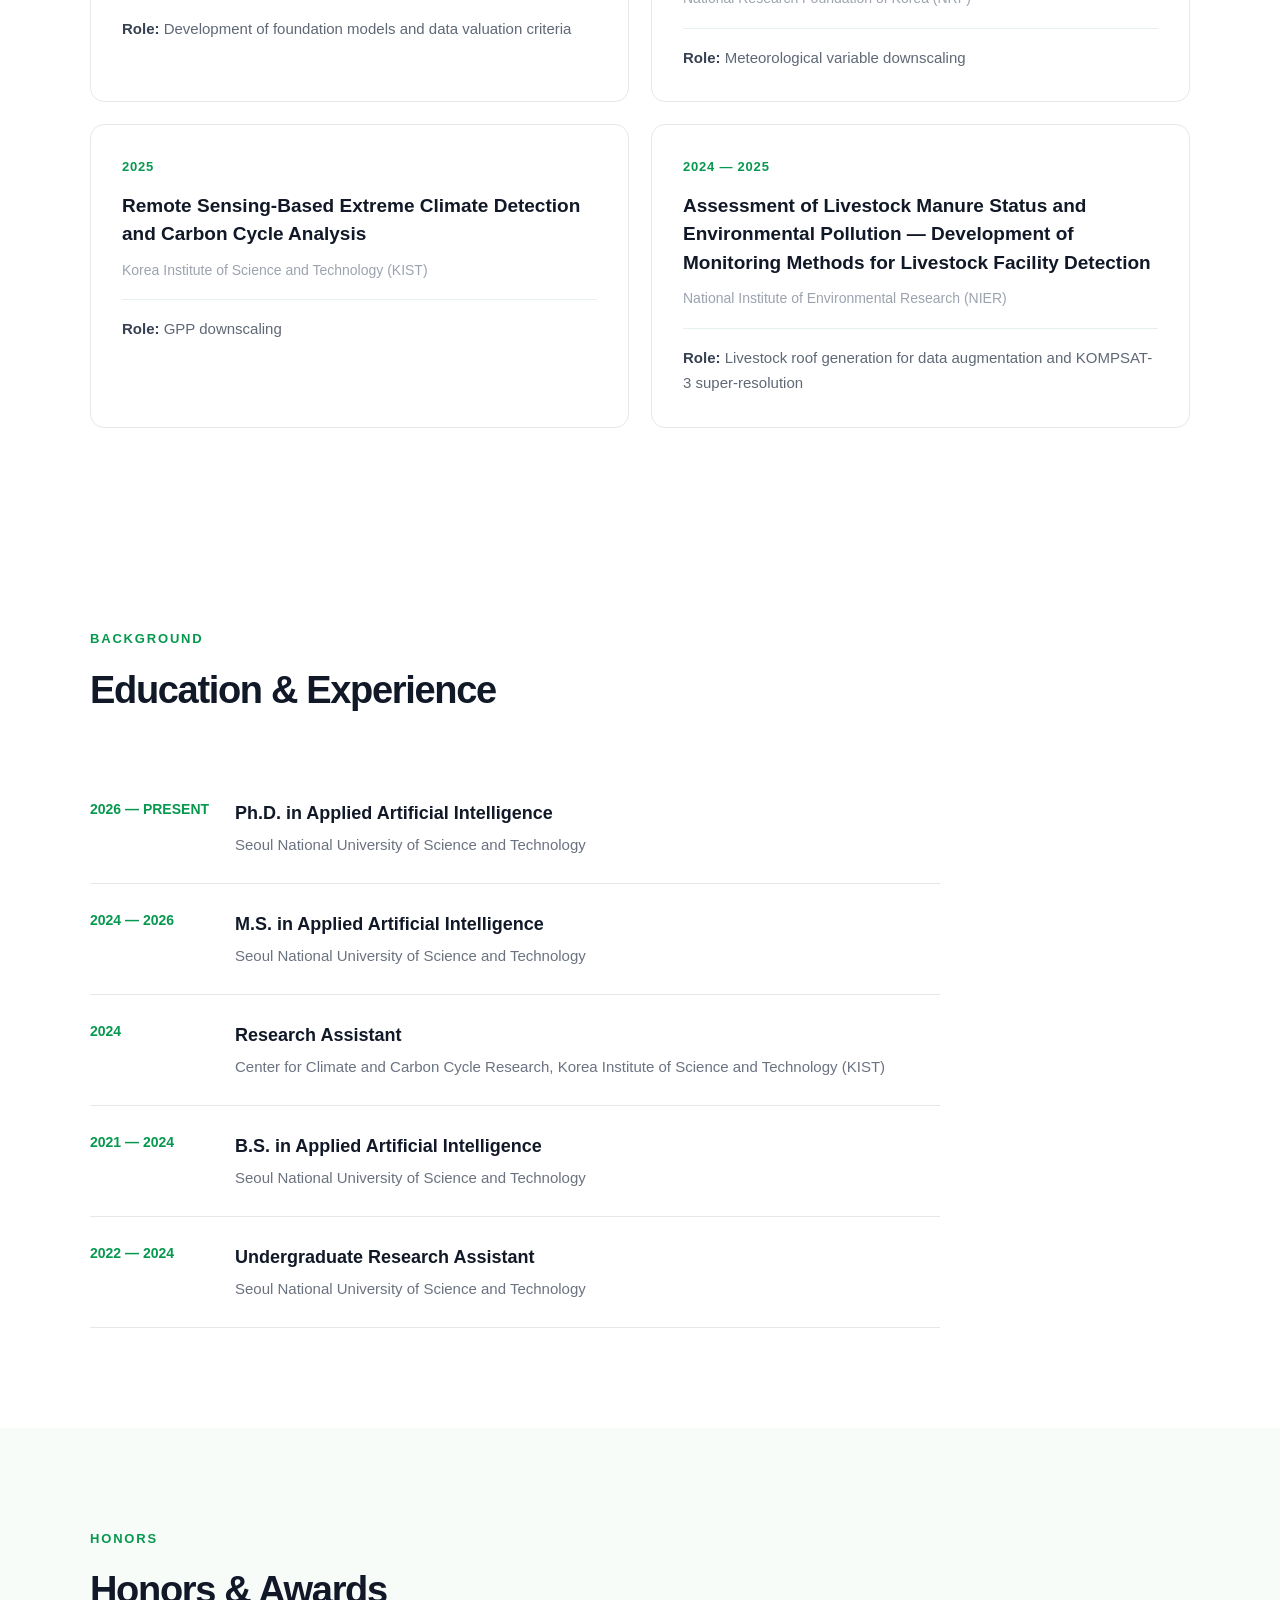
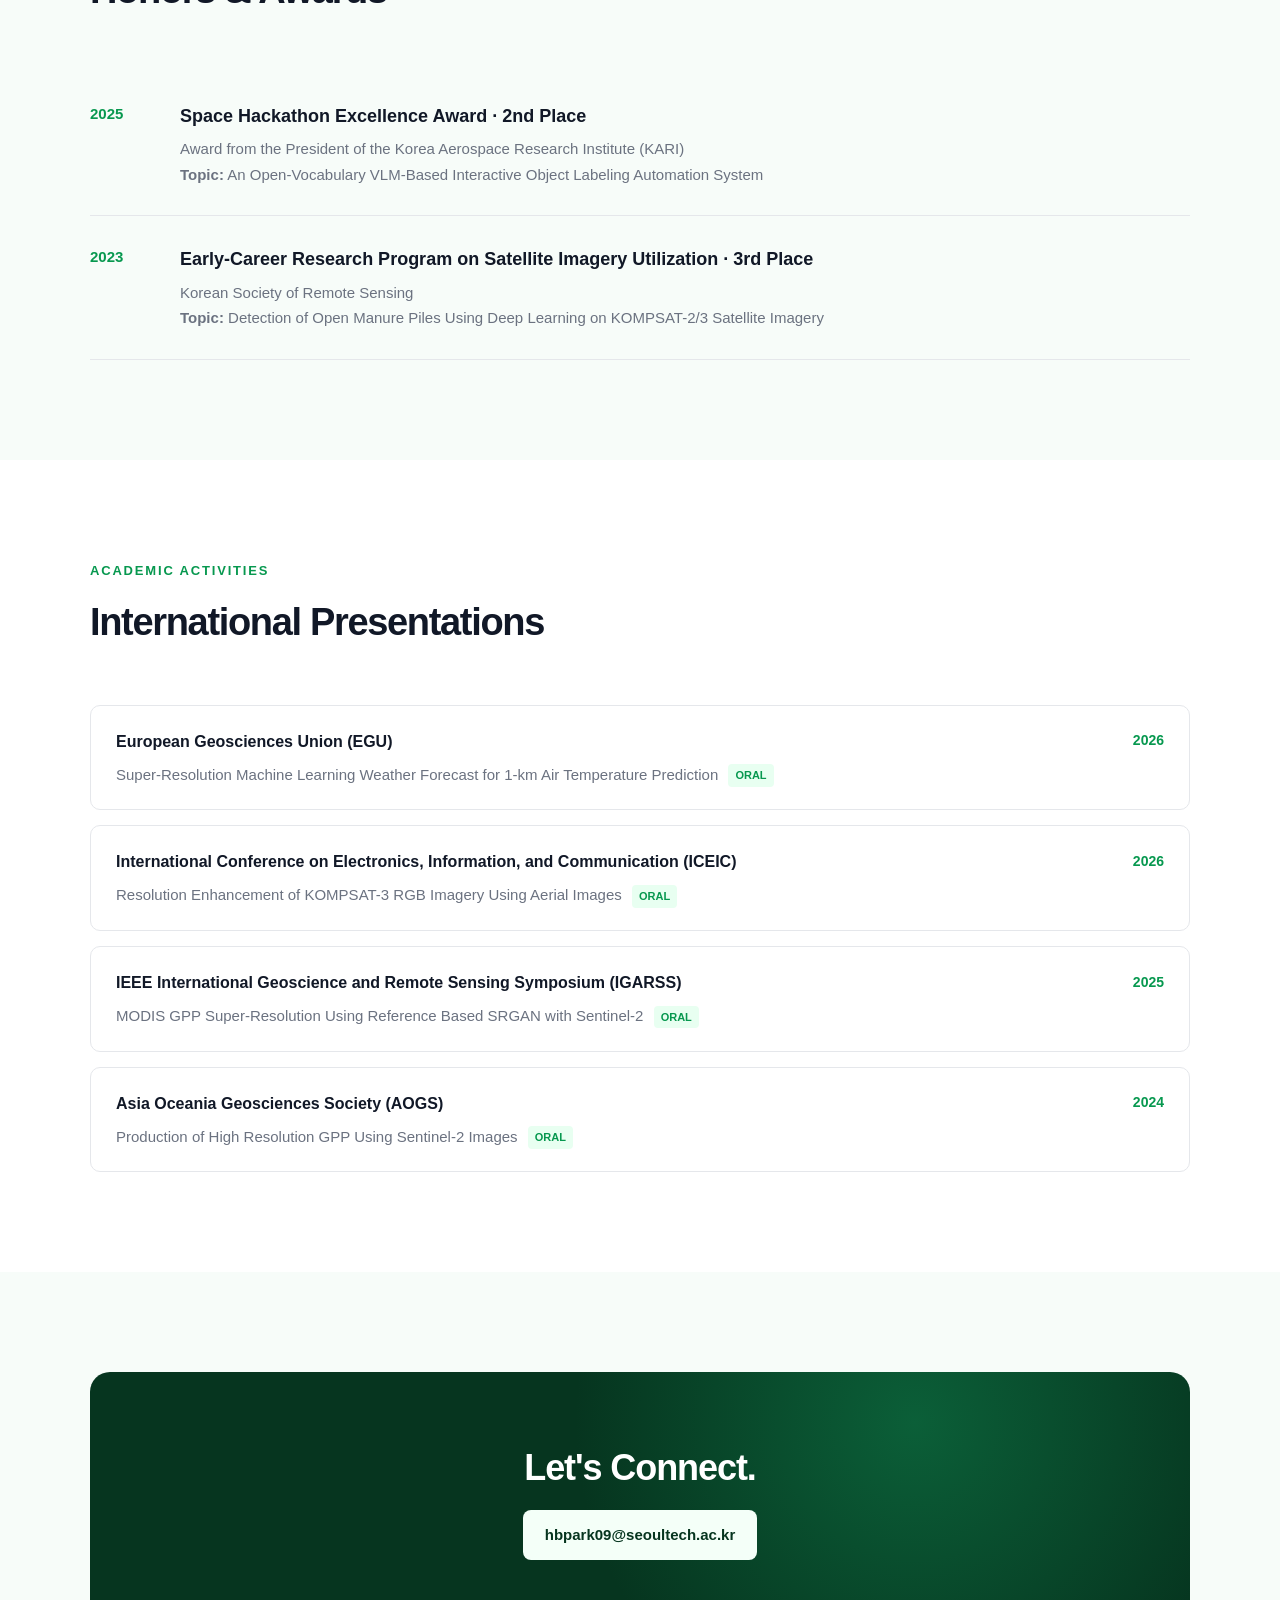
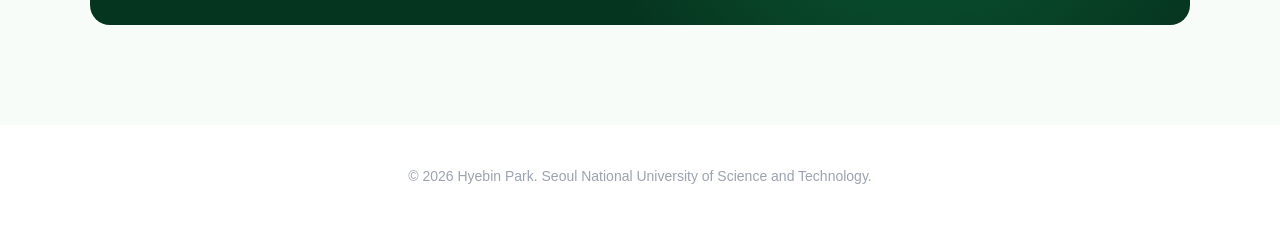
==== commit 76bbec0b: "Update index.html" ====
--- a/index.html
+++ b/index.html
@@ -442,10 +442,6 @@
        Research
     ==================================== */
 
-    #research {
-      background: #F7FCF9;
-    }
-
     .research-grid {
       display: grid;
       grid-template-columns: repeat(3, 1fr);
@@ -573,13 +569,76 @@
     }
 
 
+
+    /* ===================================
+       Research Grants
+    ==================================== */
+
+    .grant-card {
+      display: grid;
+      grid-template-columns: 120px 1fr;
+
+      padding: 34px 0;
+
+      border-top: 1px solid #e5e7eb;
+      border-bottom: 1px solid #e5e7eb;
+    }
+
+    .grant-year {
+      color: #07984F;
+
+      font-size: 15px;
+      font-weight: 700;
+    }
+
+    .grant-title {
+      max-width: 830px;
+
+      margin-bottom: 8px;
+
+      color: #111827;
+
+      font-size: 20px;
+      font-weight: 650;
+      line-height: 1.5;
+    }
+
+    .grant-program {
+      margin-bottom: 5px;
+
+      color: #4b5563;
+
+      font-size: 15px;
+      font-weight: 600;
+    }
+
+    .grant-org {
+      margin-bottom: 15px;
+
+      color: #9ca3af;
+
+      font-size: 14px;
+    }
+
+    .grant-meta {
+      display: flex;
+      flex-wrap: wrap;
+      gap: 10px 22px;
+
+      color: #5f6876;
+
+      font-size: 15px;
+      line-height: 1.7;
+    }
+
+    .grant-meta strong {
+      color: #374151;
+    }
+
+
     /* ===================================
        Projects
     ==================================== */
-
-    #projects {
-      background: #F7FCF9;
-    }
 
     .project-grid {
       display: grid;
@@ -875,35 +934,35 @@
     /* ===================================
        Alternating Section Backgrounds
     ==================================== */
-    
+
     #about {
       background: #ffffff;
     }
-    
+
     #publications {
       background: #F7FCF9;
     }
-    
-    #projects {
+
+    #grants {
       background: #ffffff;
     }
-    
+
     #education {
+      background: #ffffff;
+    }
+
+    #awards {
       background: #F7FCF9;
     }
-    
-    #awards {
+
+    #presentations {
       background: #ffffff;
     }
-    
-    #presentations {
+
+    #contact {
       background: #F7FCF9;
     }
-    
-    #contact {
-      background: #ffffff;
-    }
-    
+
     /* About 오른쪽 정보 박스 */
     .info-box {
       background: #F7FCF9;
@@ -965,6 +1024,7 @@
       }
 
       .publication,
+      .grant-card,
       .award-card,
       .timeline-item {
         grid-template-columns: 1fr;
@@ -1025,6 +1085,7 @@
       <ul class="nav-links">
         <li><a href="#about">About</a></li>
         <li><a href="#publications">Publications</a></li>
+        <li><a href="#grants">Grants</a></li>
         <li><a href="#projects">Projects</a></li>
         <li><a href="#education">Experience</a></li>
         <li><a href="#awards">Awards</a></li>
@@ -1309,6 +1370,70 @@
 
 
 
+
+
+  <!-- ===================================
+       Research Grants
+  ==================================== -->
+
+  <section id="grants">
+
+    <div class="section-container">
+
+      <div class="section-title">
+
+        <div class="section-label">
+          Funding
+        </div>
+
+        <h2>
+          Research Grants & Fellowships
+        </h2>
+
+      </div>
+
+
+      <div class="grant-card">
+
+        <div class="grant-year">
+          2026 — 2028
+        </div>
+
+        <div>
+
+          <div class="grant-title">
+            Global Super-Resolution of Weather Forecasts for Extreme
+            Temperature Events under Diverse Climate and Terrain Conditions
+          </div>
+
+          <div class="grant-program">
+            Doctoral Student Research Grant
+          </div>
+
+          <div class="grant-org">
+            National Research Foundation of Korea (NRF) ·
+            Ministry of Education, Republic of Korea
+          </div>
+
+          <div class="grant-meta">
+            <span>
+              <strong>Role:</strong> Principal Investigator
+            </span>
+
+            <span>
+              <strong>Funding:</strong> KRW 50 million
+            </span>
+          </div>
+
+        </div>
+
+      </div>
+
+    </div>
+
+  </section>
+
+
   <!-- ===================================
        Projects
   ==================================== -->
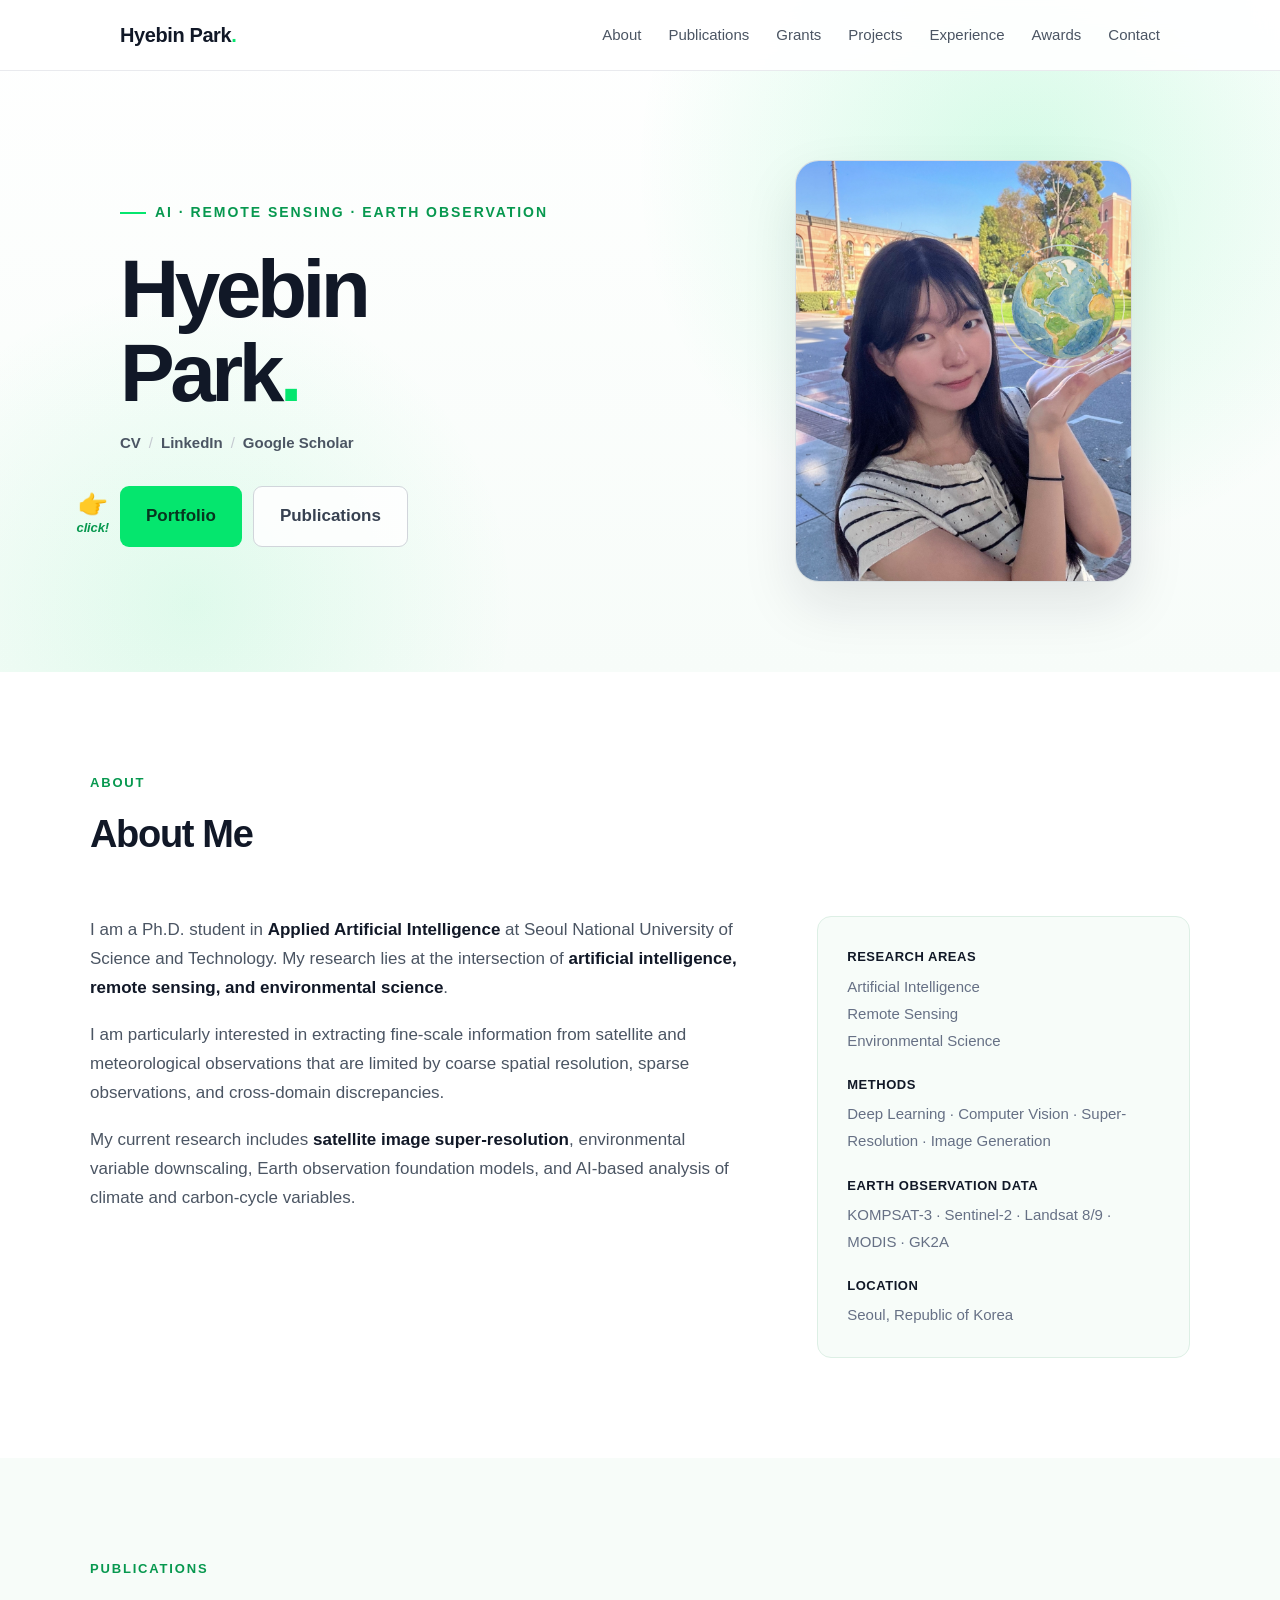
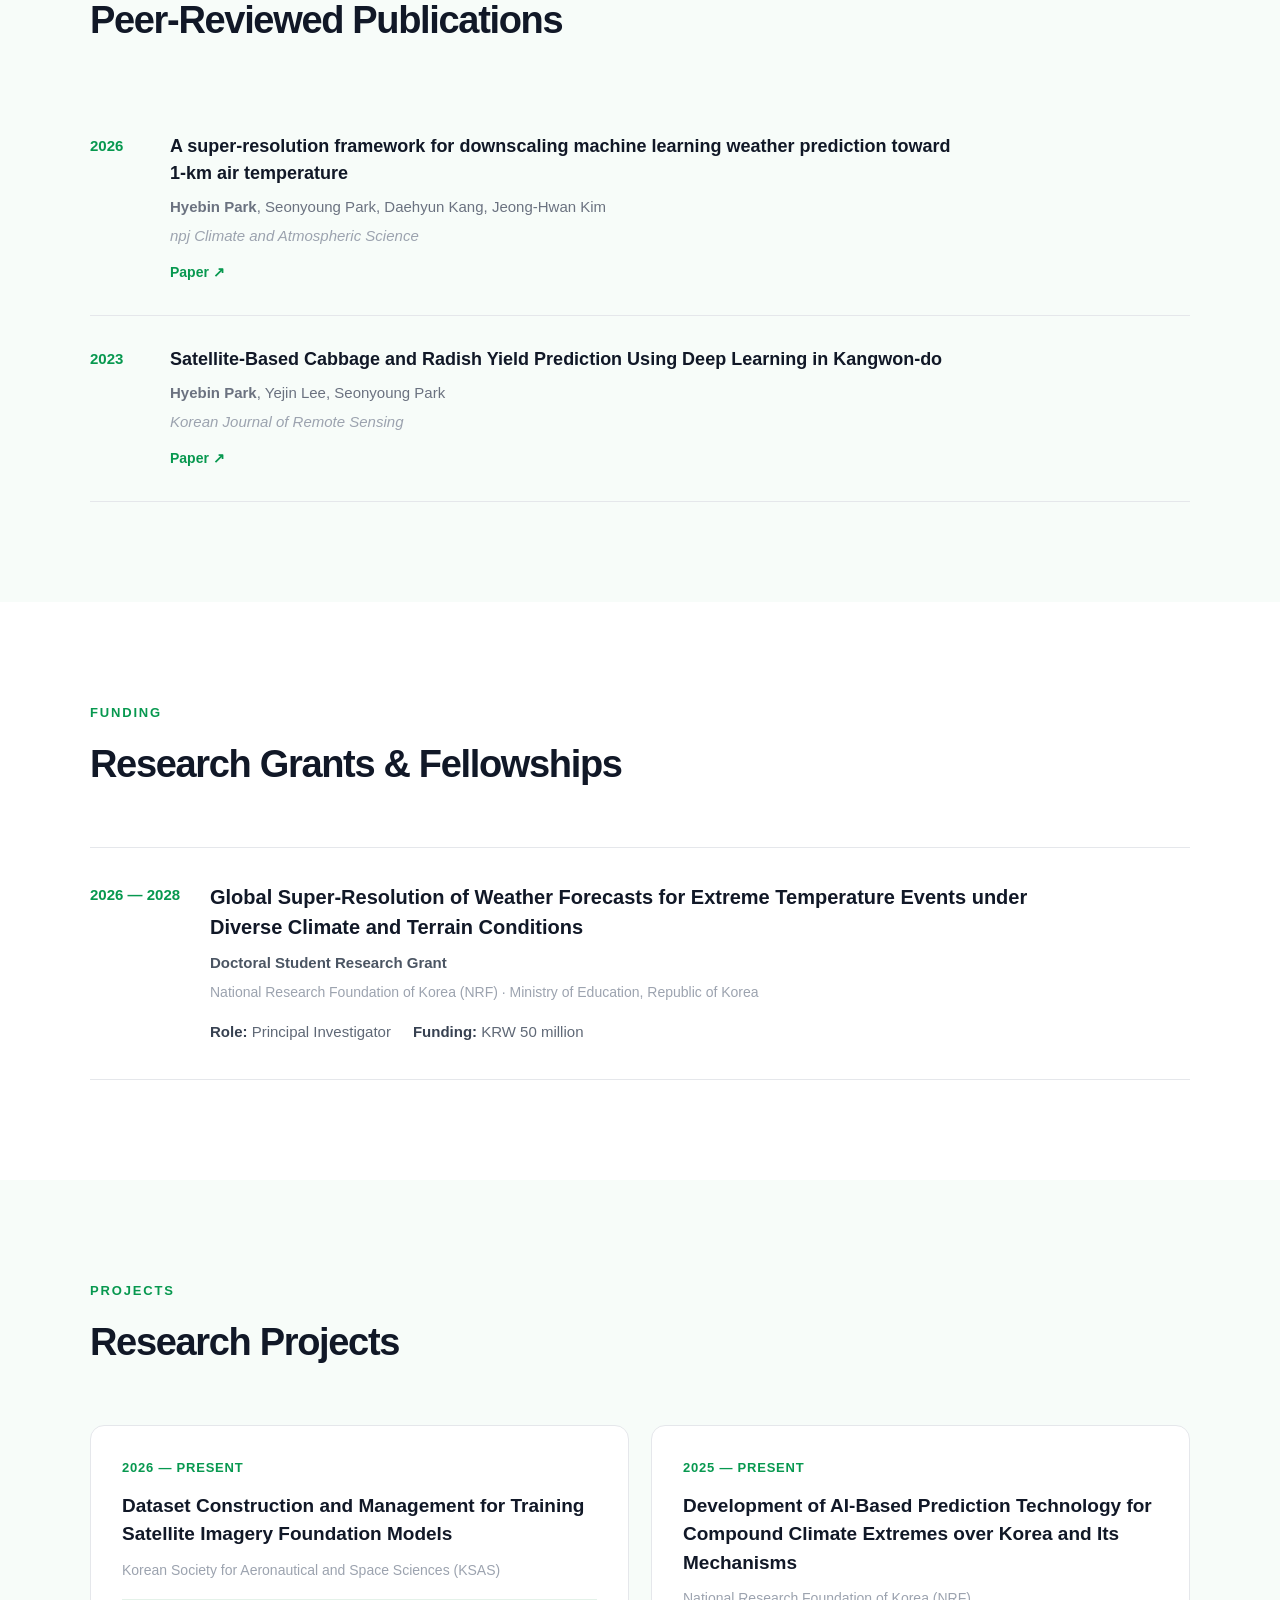
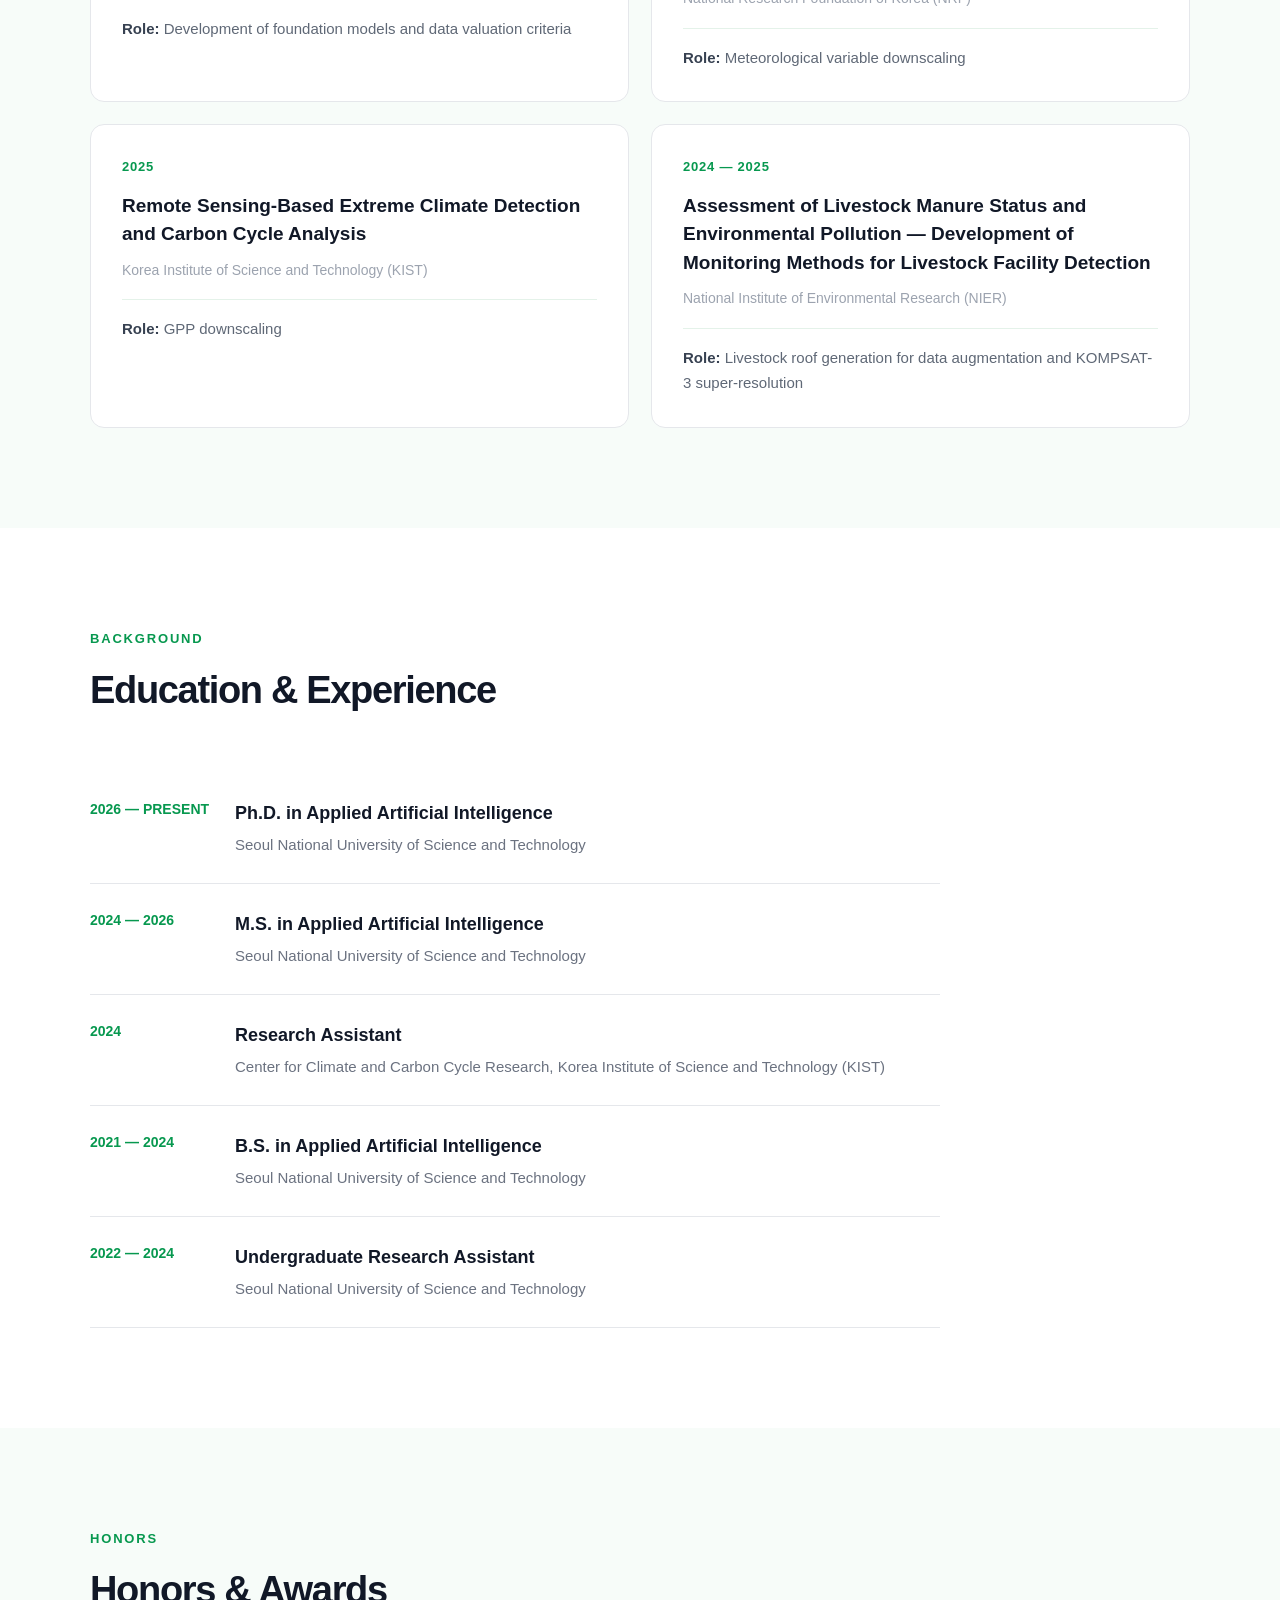
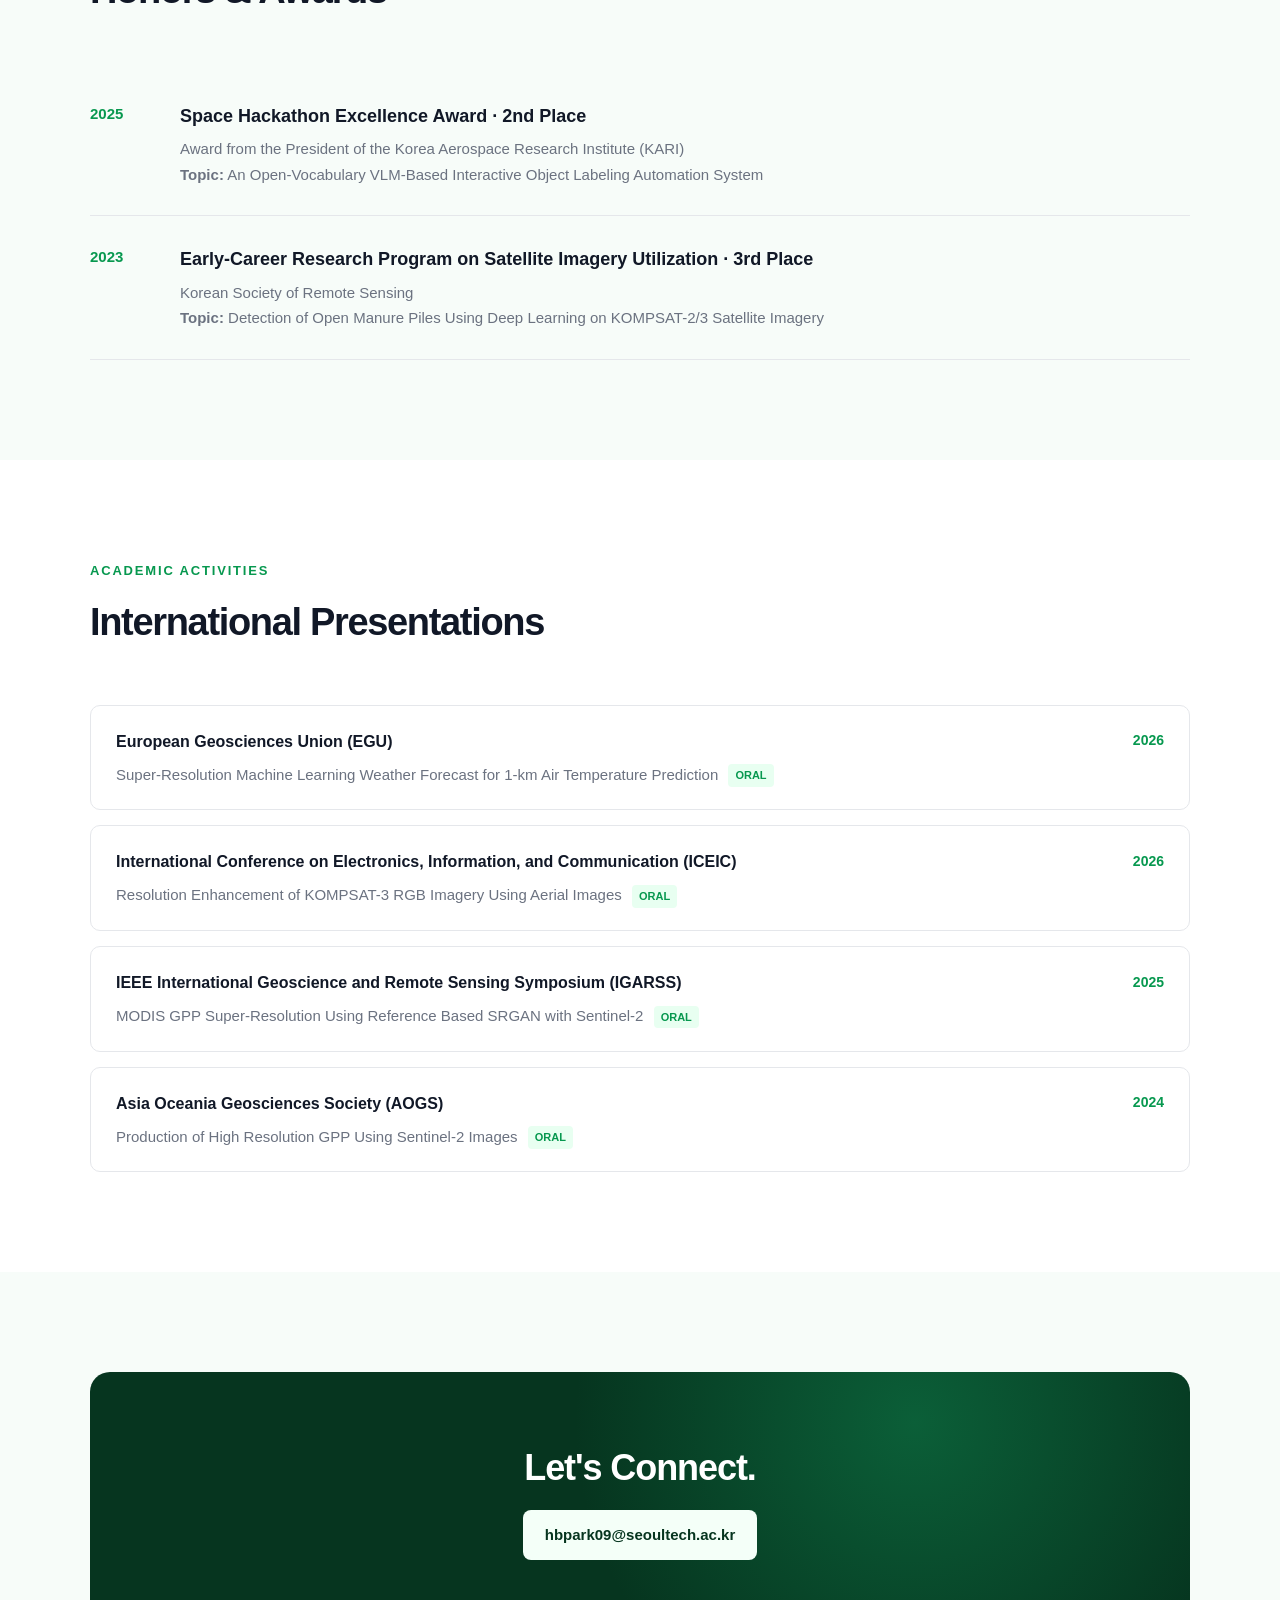
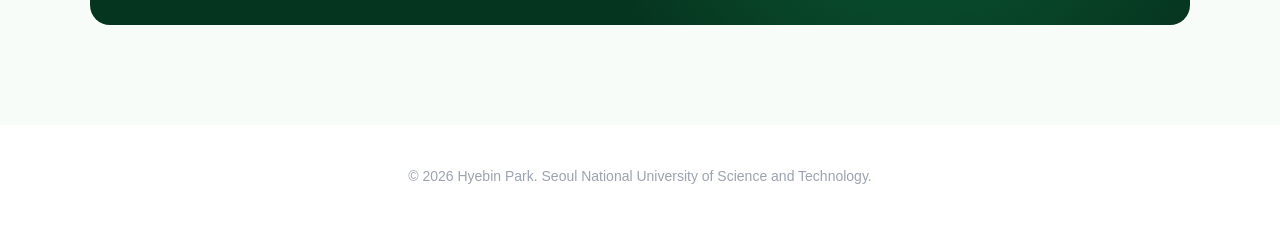
==== commit e98b6163: "Update index.html" ====
--- a/index.html
+++ b/index.html
@@ -270,8 +270,50 @@
   }
 
     .btn-primary {
+      position: relative;
+
       color: #07351F;
       background: #05E66E;
+    }
+
+    .portfolio-cue {
+      position: absolute;
+      right: calc(100% + 11px);
+      top: 50%;
+
+      display: inline-flex;
+      flex-direction: column;
+      align-items: center;
+      gap: 1px;
+
+      white-space: nowrap;
+      pointer-events: none;
+
+      transform: translateY(-50%);
+      animation: portfolio-point 1.25s ease-in-out infinite;
+    }
+
+    .portfolio-cue .pointer {
+      font-size: 24px;
+      line-height: 1;
+    }
+
+    .portfolio-cue .click-text {
+      color: #07984F;
+      font-size: 13px;
+      font-weight: 750;
+      font-style: italic;
+      letter-spacing: -0.01em;
+    }
+
+    @keyframes portfolio-point {
+      0%, 100% {
+        transform: translate(-2px, -50%);
+      }
+
+      50% {
+        transform: translate(4px, -50%);
+      }
     }
 
     .btn-primary:hover {
@@ -947,6 +989,10 @@
       background: #ffffff;
     }
 
+    #projects {
+      background: #F7FCF9;
+    }
+
     #education {
       background: #ffffff;
     }
@@ -1034,6 +1080,10 @@
     }
 
     @media (max-width: 500px) {
+
+      .portfolio-cue {
+        display: none;
+      }
 
       .nav-container {
         padding: 0 20px;
@@ -1132,6 +1182,10 @@
           <a
             href="portfolio.html?v=1"
             class="btn btn-primary">
+            <span class="portfolio-cue" aria-hidden="true">
+              <span class="pointer">👉</span>
+              <span class="click-text">click!</span>
+            </span>
             Portfolio
           </a>
 
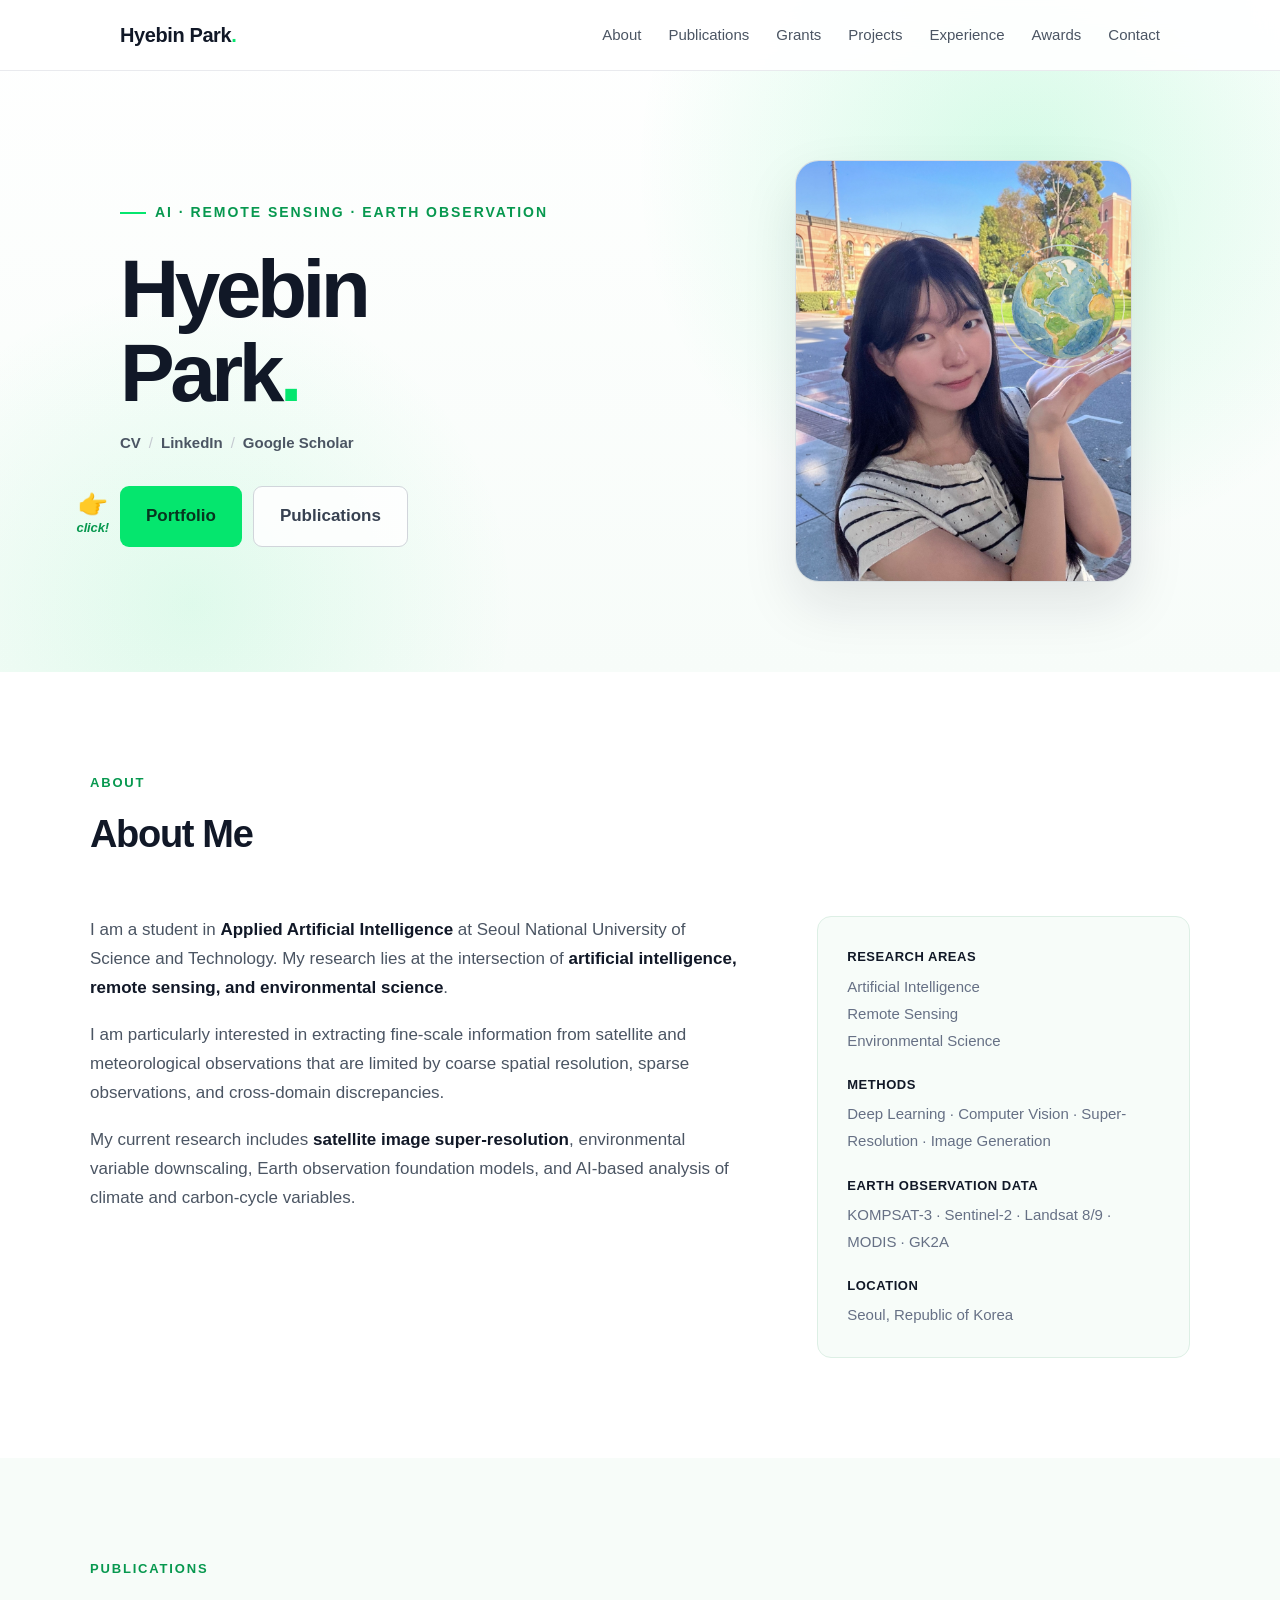
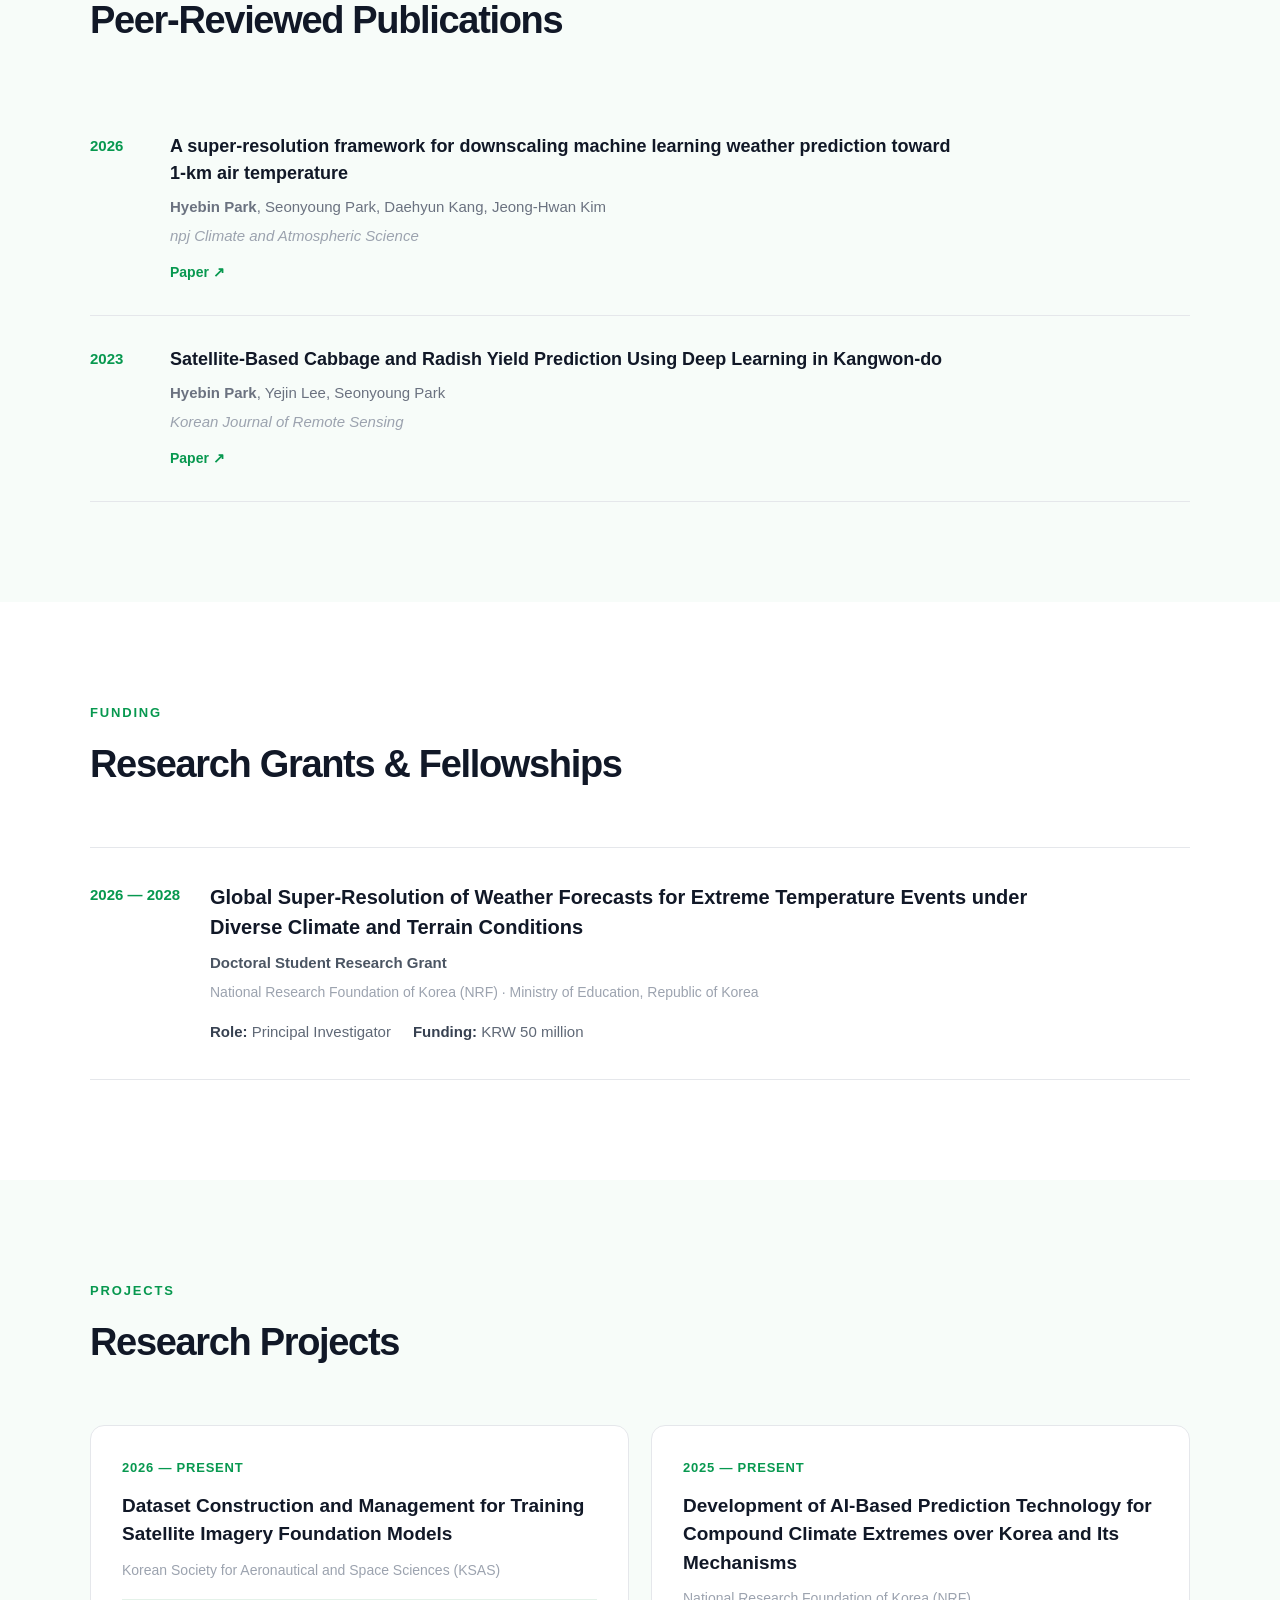
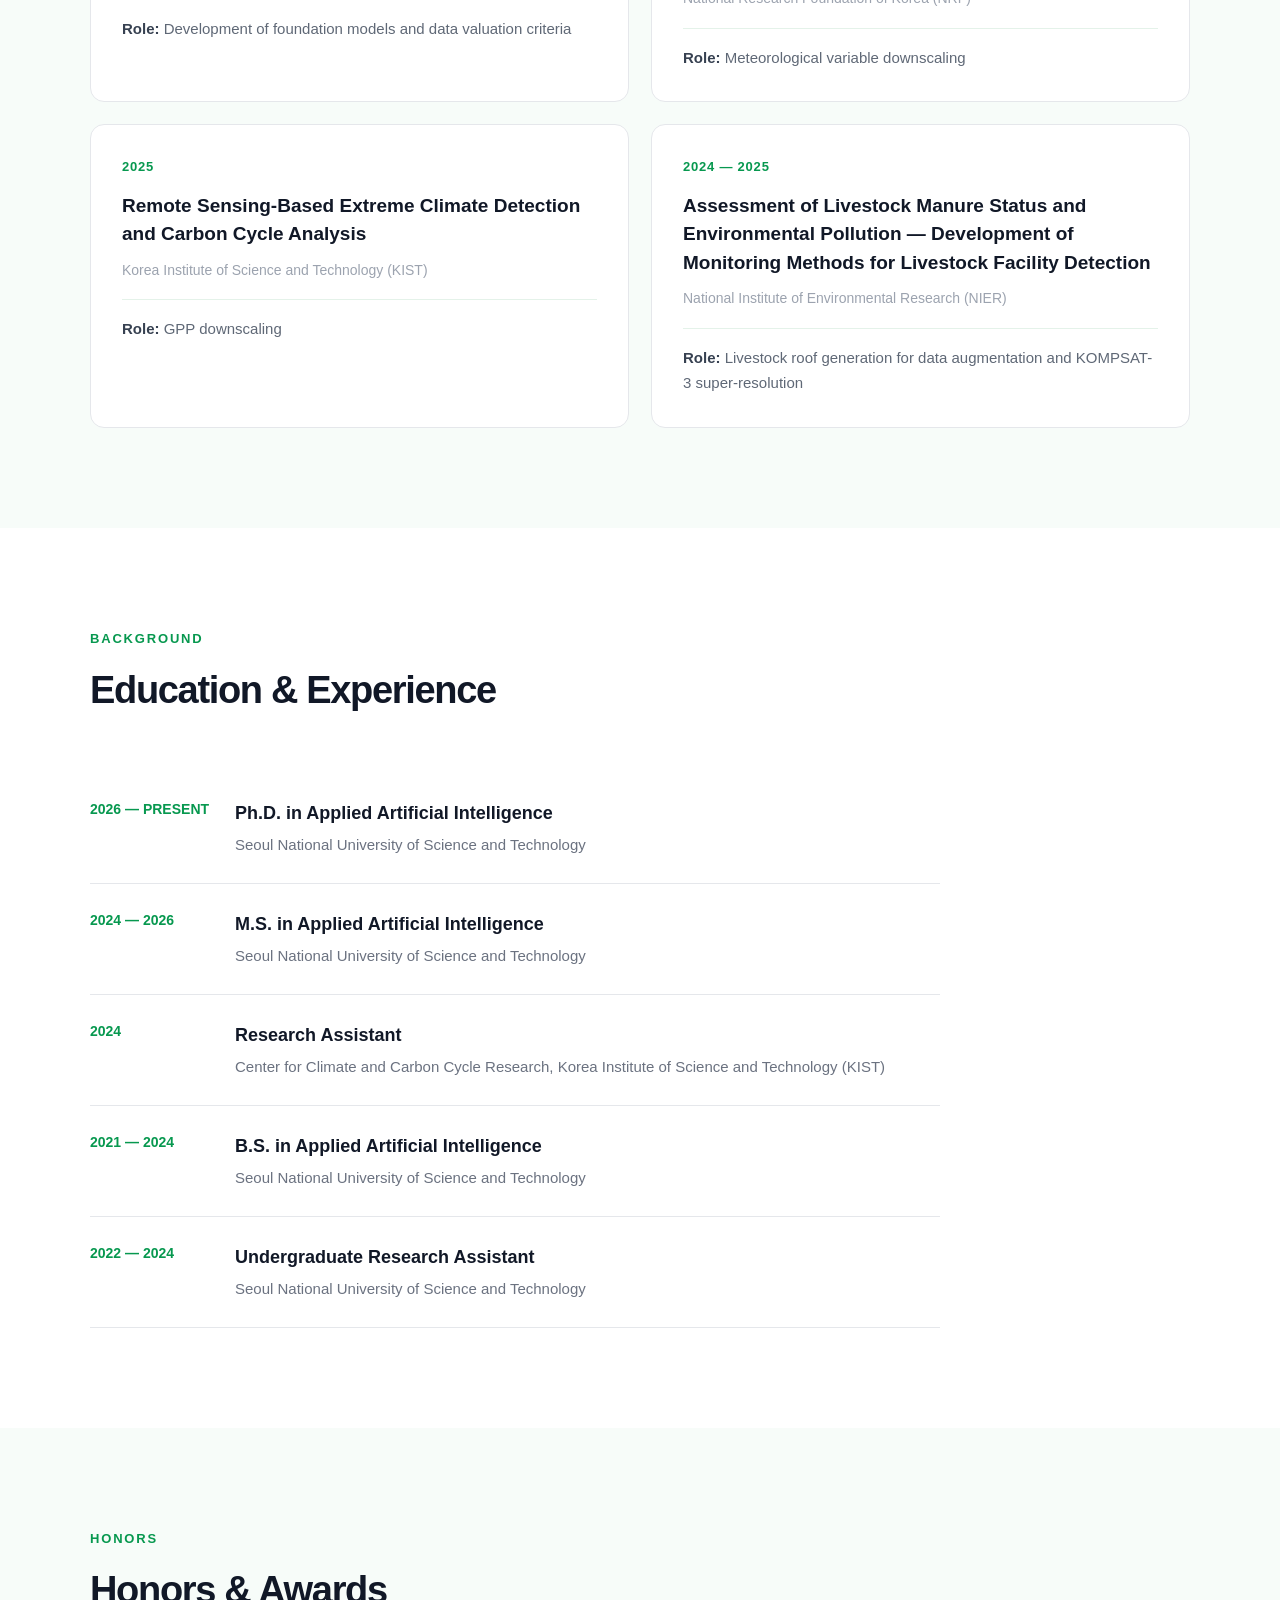
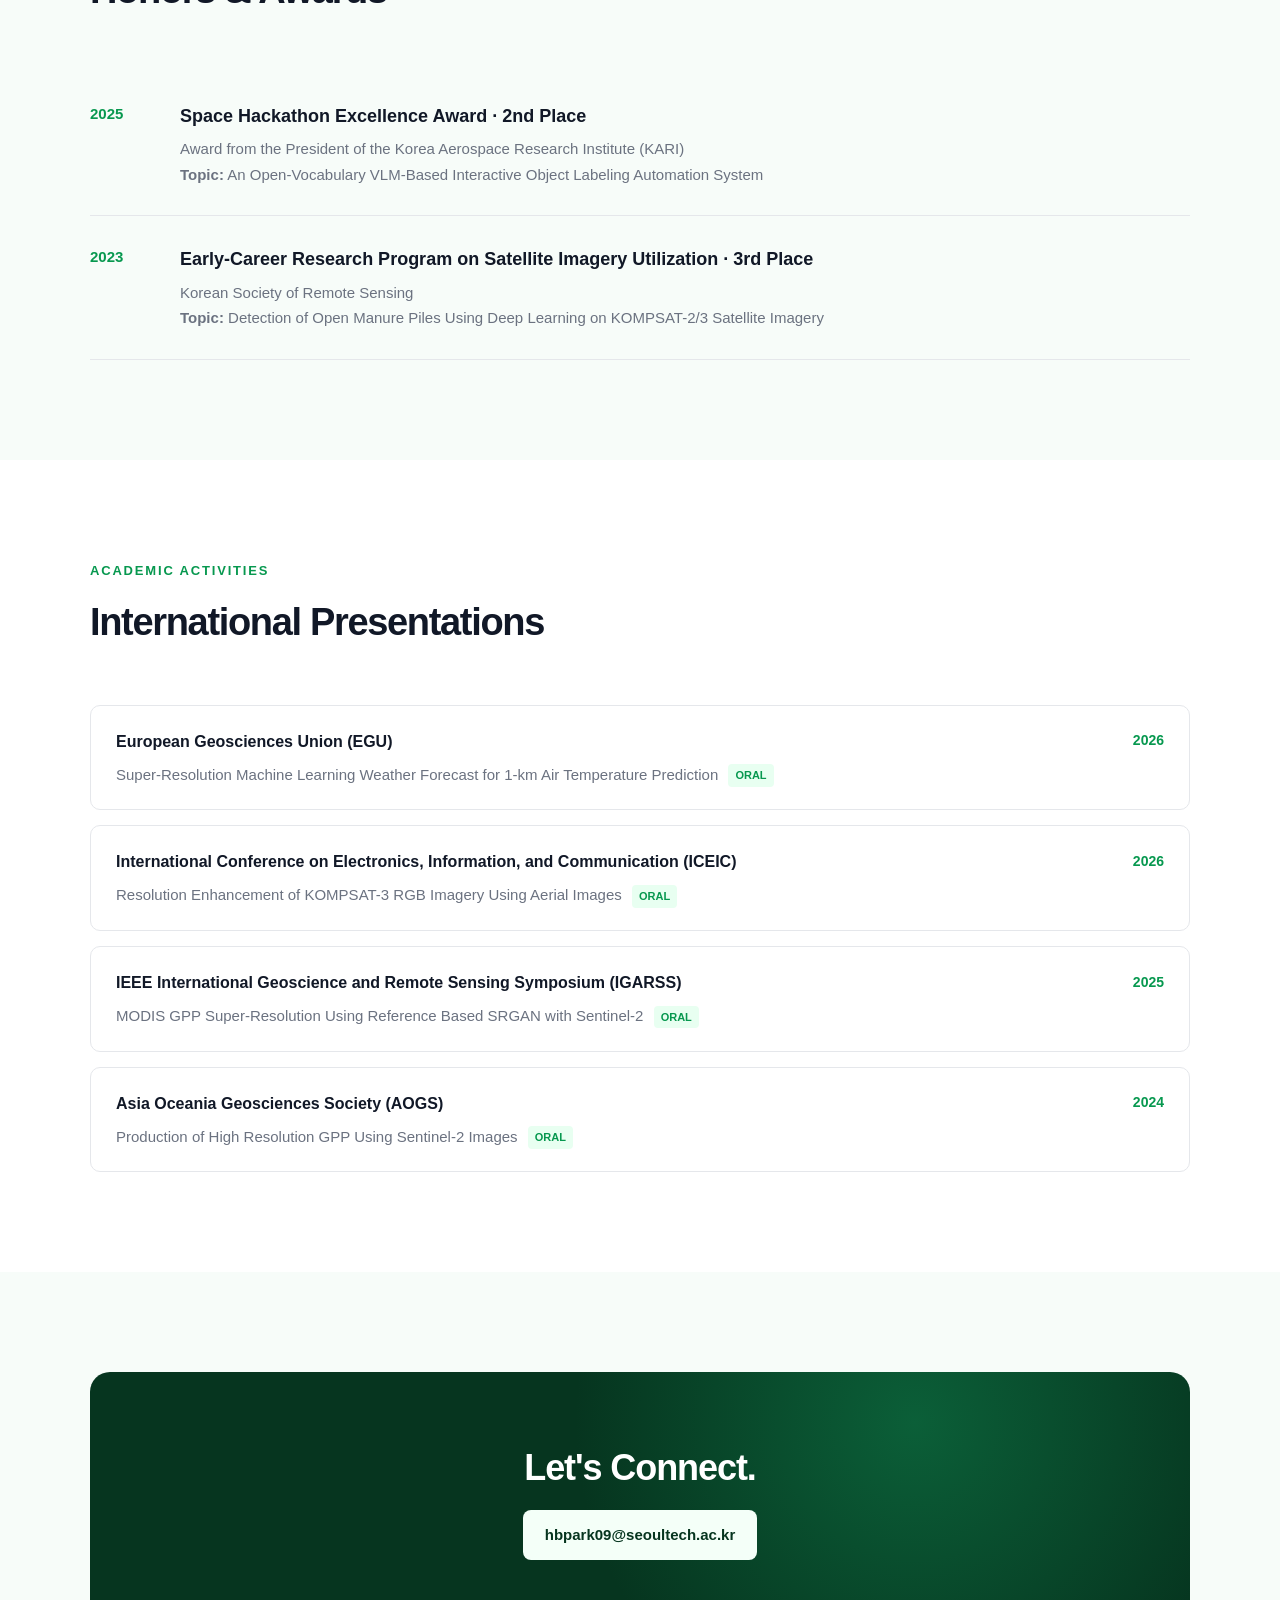
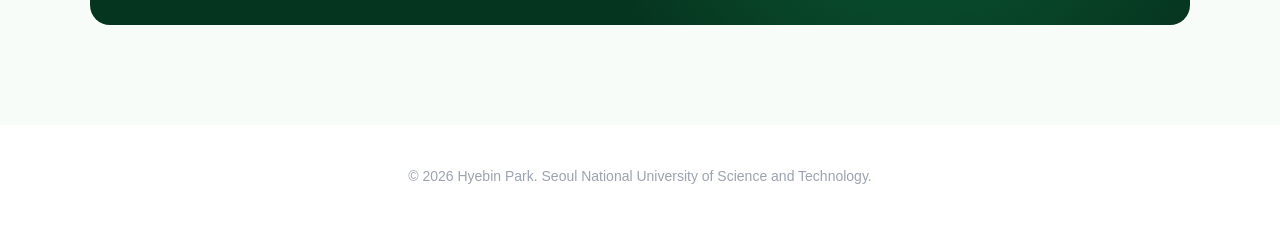
==== commit 6f44925c: "Update index.html" ====
--- a/index.html
+++ b/index.html
@@ -3,7 +3,12 @@
 <head>
   <meta charset="UTF-8">
   <meta name="viewport" content="width=device-width, initial-scale=1.0">
-
+  <meta property="og:image" content="https://arombin.github.io/image/profile_preview.png">
+  <meta property="og:image:width" content="1200">
+  <meta property="og:image:height" content="630">
+  
+  <meta name="twitter:card" content="summary_large_image">
+  <meta name="twitter:image" content="https://arombin.github.io/image/profile_preview.png">
   <title>Hyebin Park | AI & Remote Sensing Researcher</title>
 
   <meta
@@ -1244,7 +1249,7 @@
         <div class="about-text">
 
           <p>
-            I am a Ph.D. student in
+            I am a student in
             <strong>Applied Artificial Intelligence</strong>
             at Seoul National University of Science and Technology.
             My research lies at the intersection of
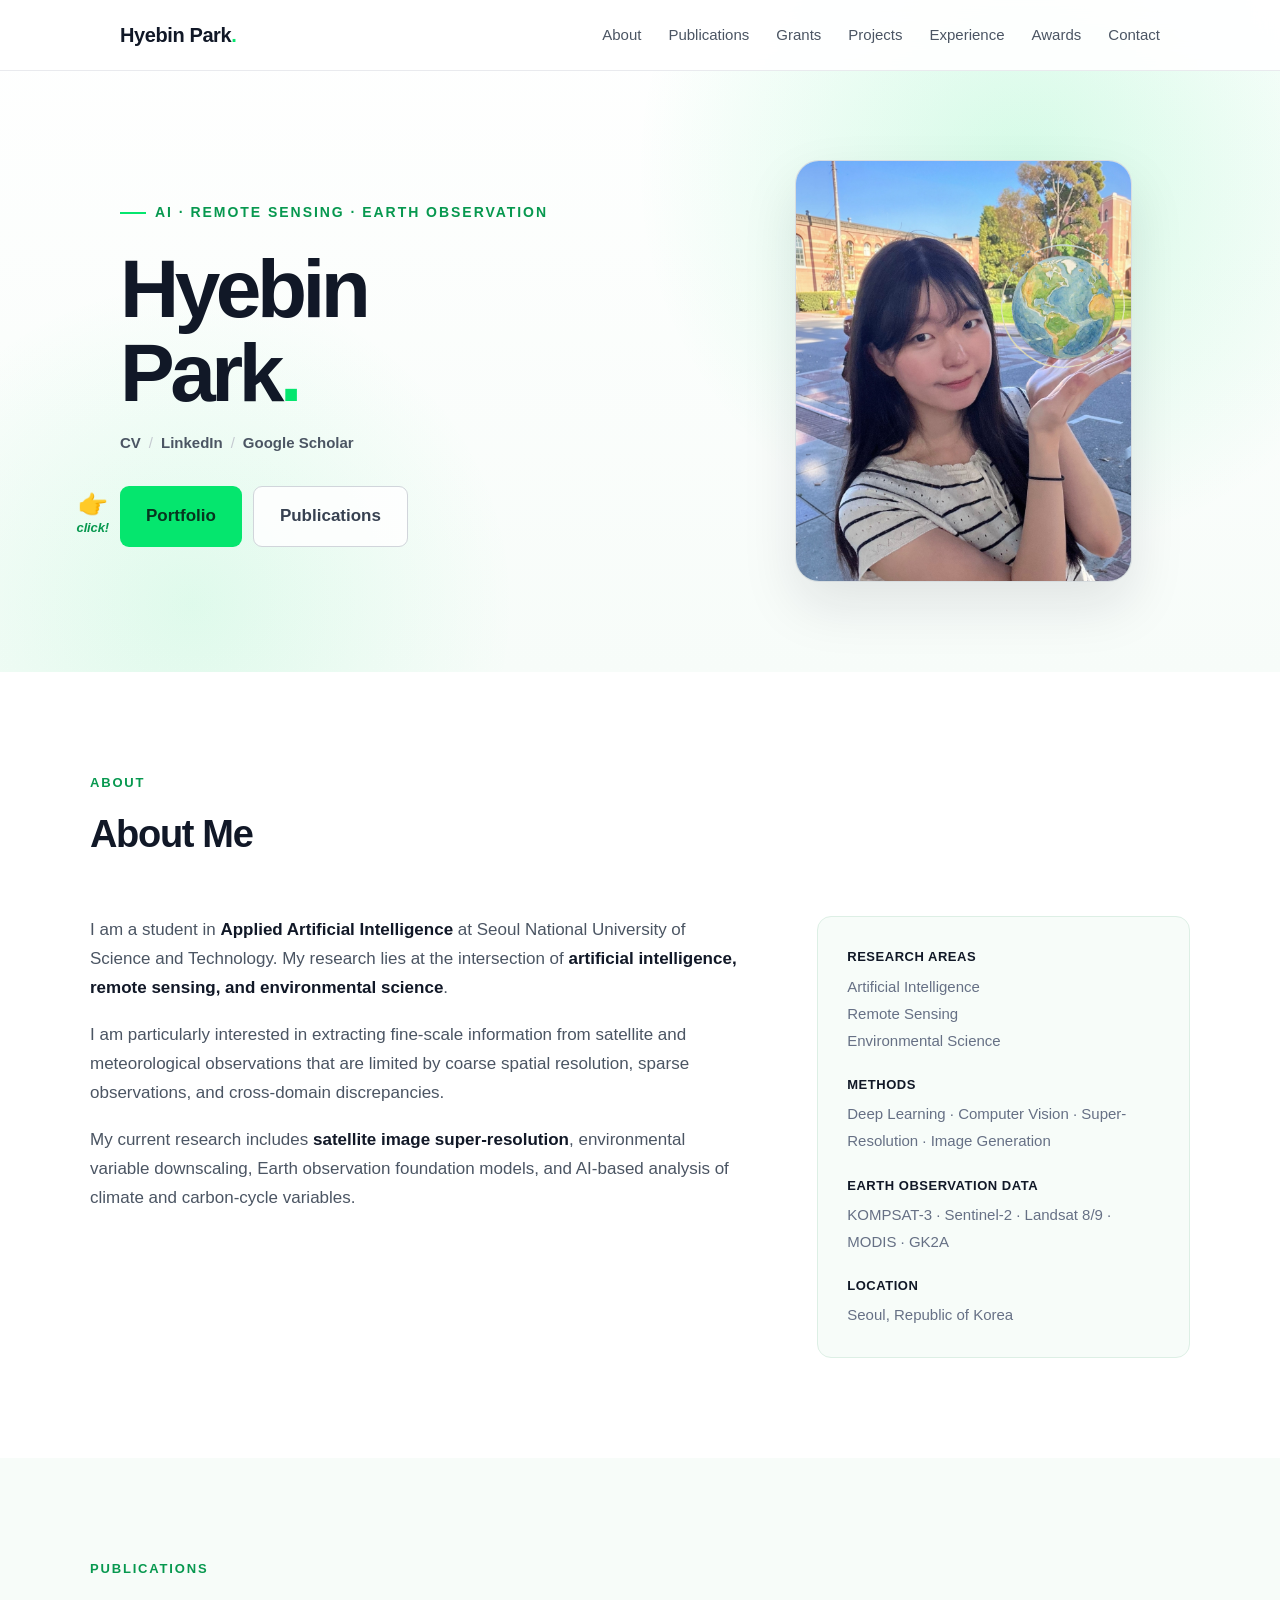
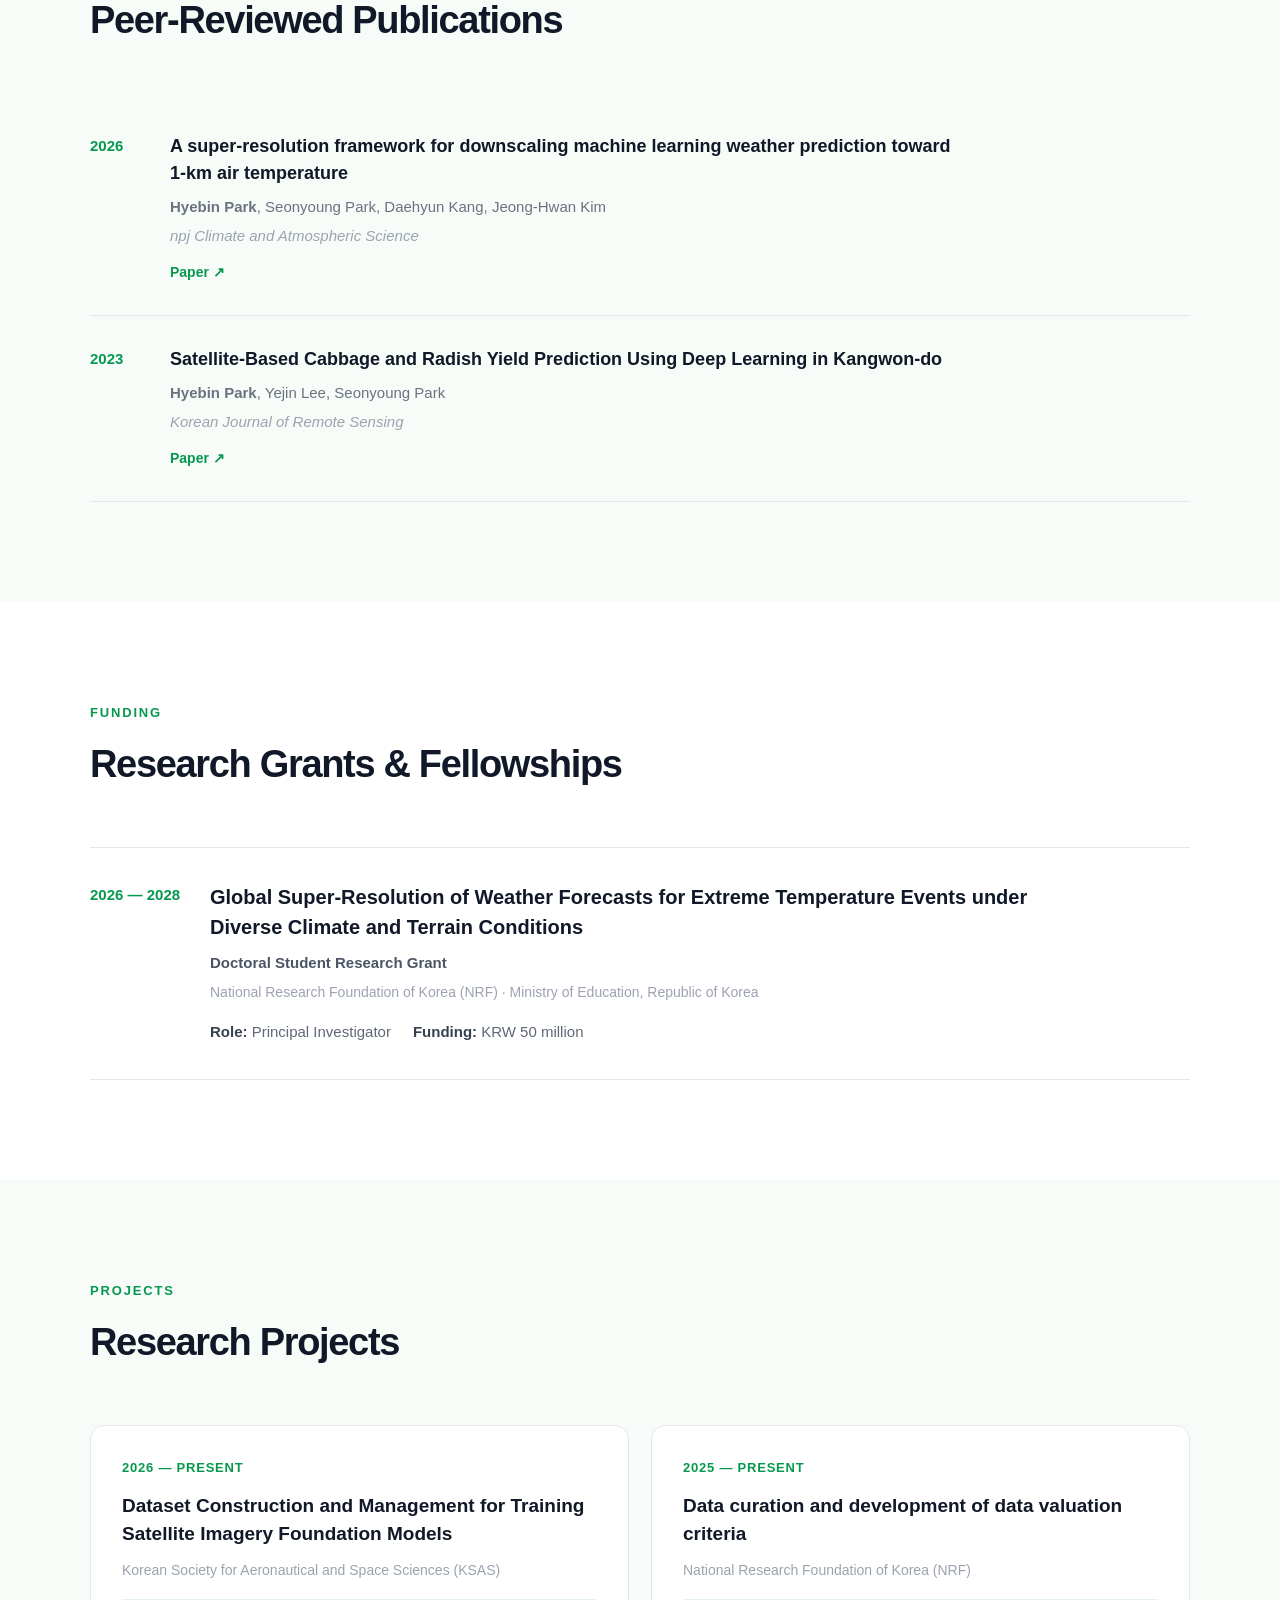
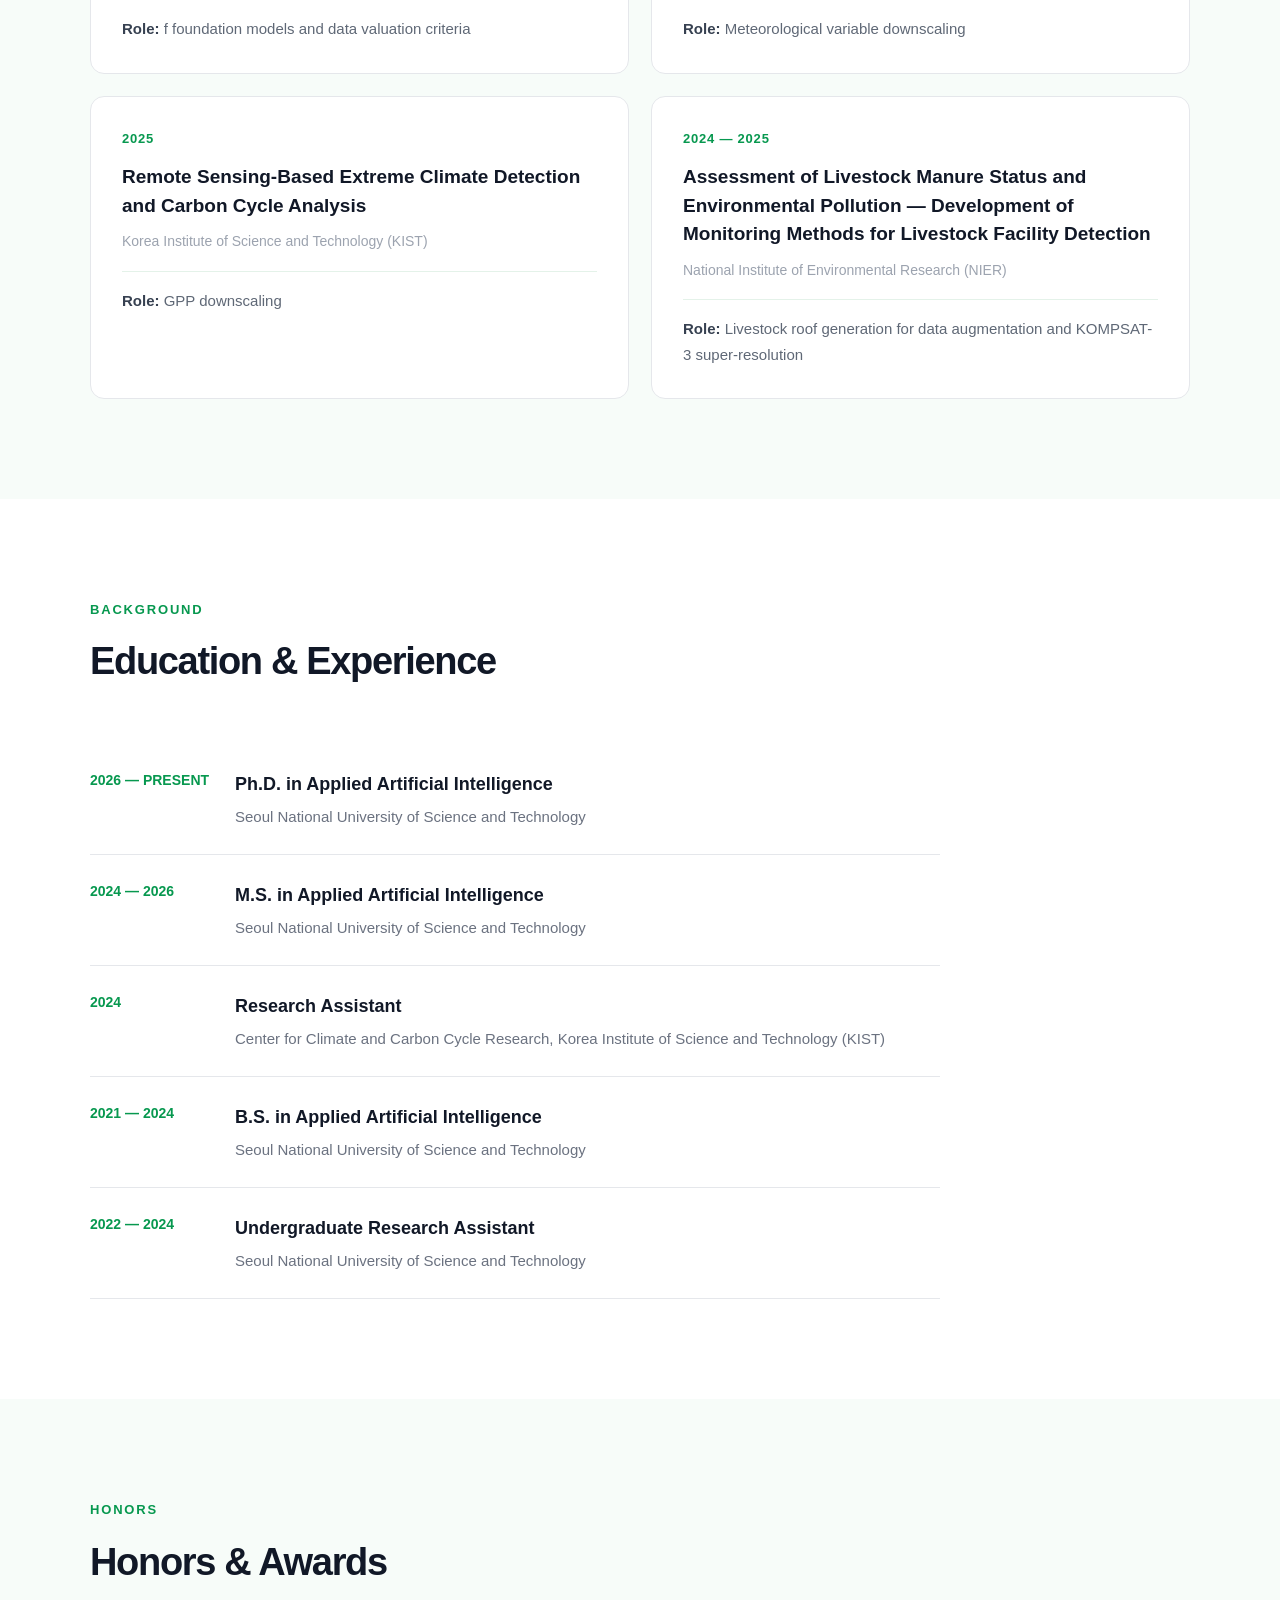
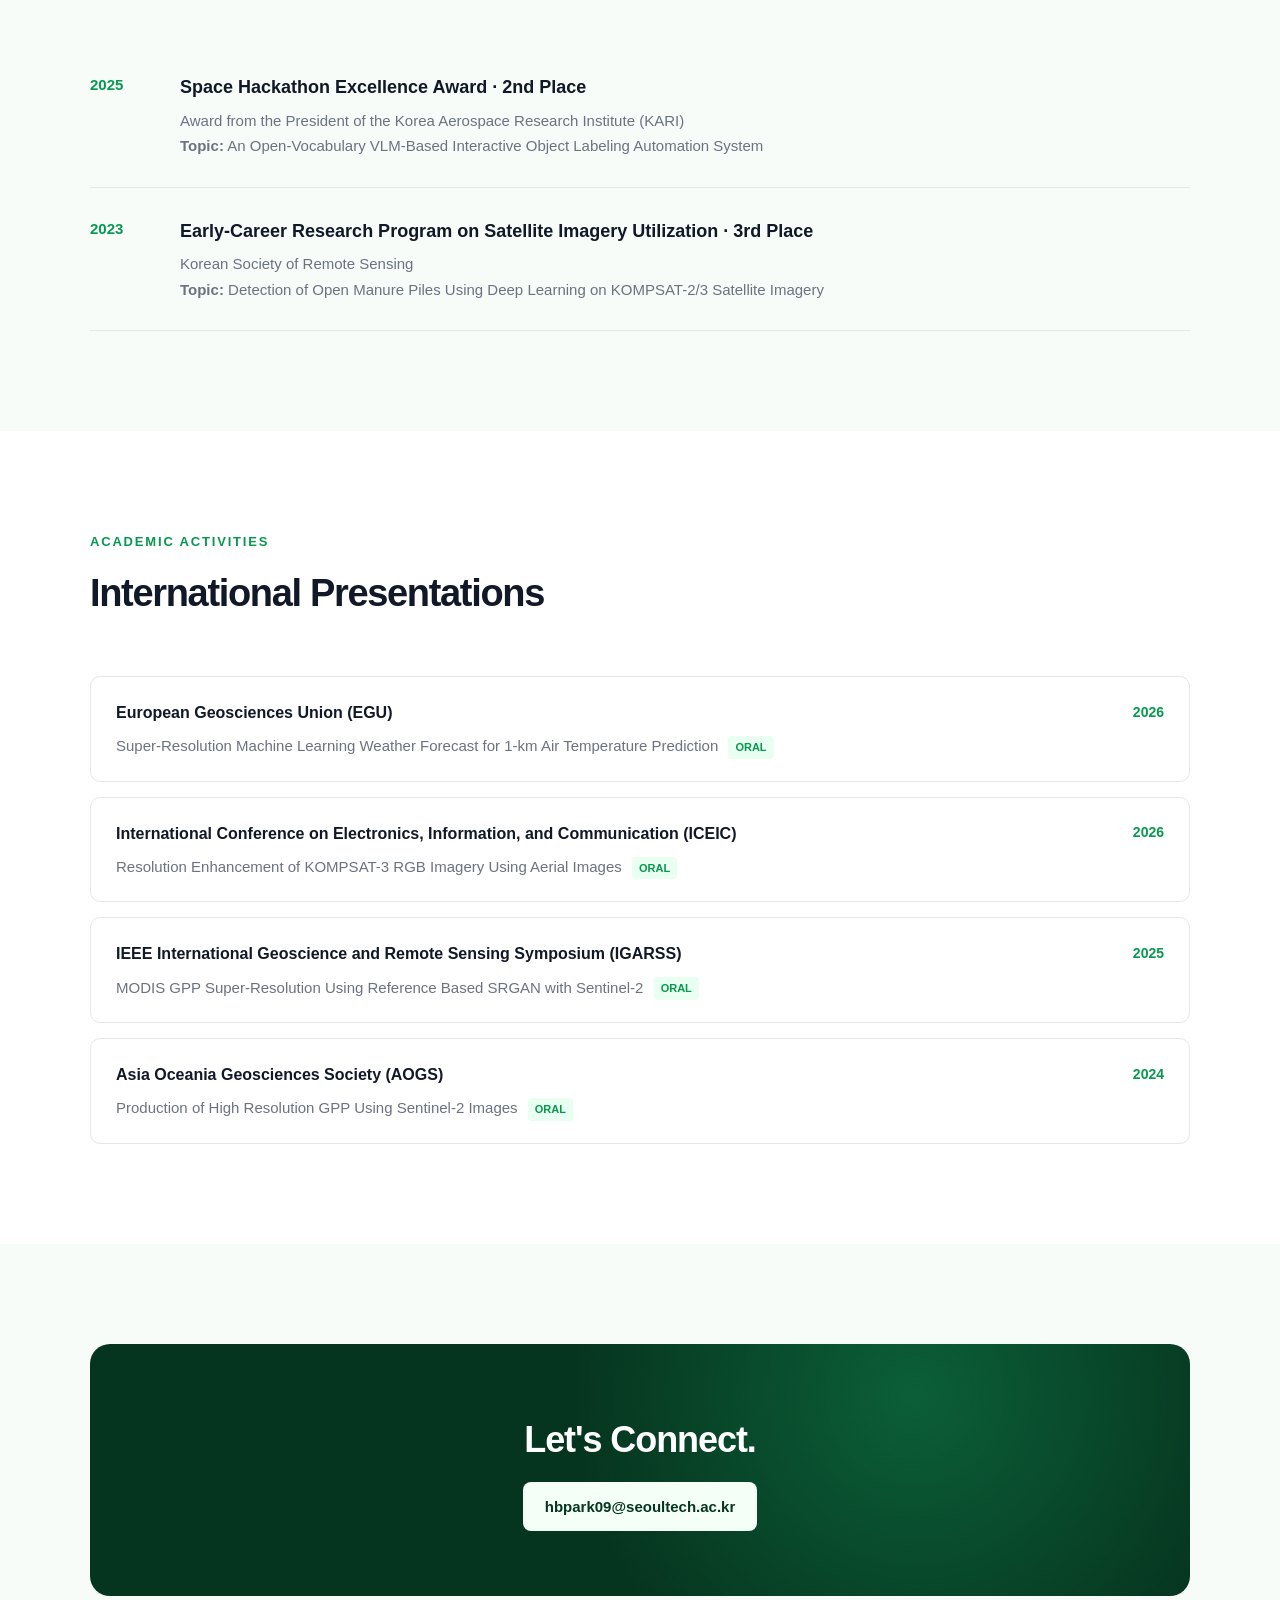
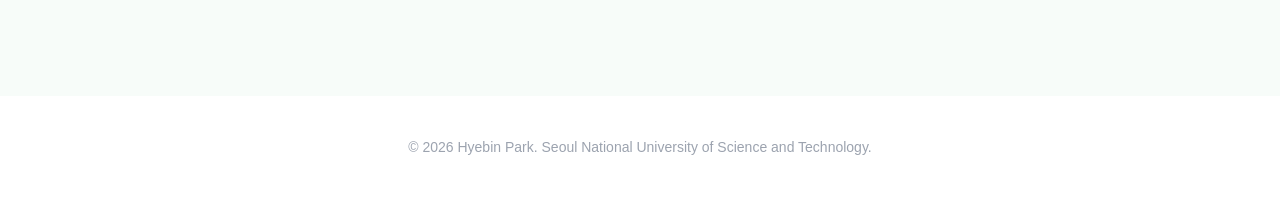
==== commit b1dfdc17: "Update index.html" ====
--- a/index.html
+++ b/index.html
@@ -1536,7 +1536,7 @@
 
           <div class="project-role">
             <strong>Role:</strong>
-            Development of foundation models
+            f foundation models
             and data valuation criteria
           </div>
 
@@ -1550,9 +1550,7 @@
           </div>
 
           <h3>
-            Development of AI-Based Prediction
-            Technology for Compound Climate
-            Extremes over Korea and Its Mechanisms
+            Data curation and development of data valuation criteria
           </h3>
 
           <div class="project-org">
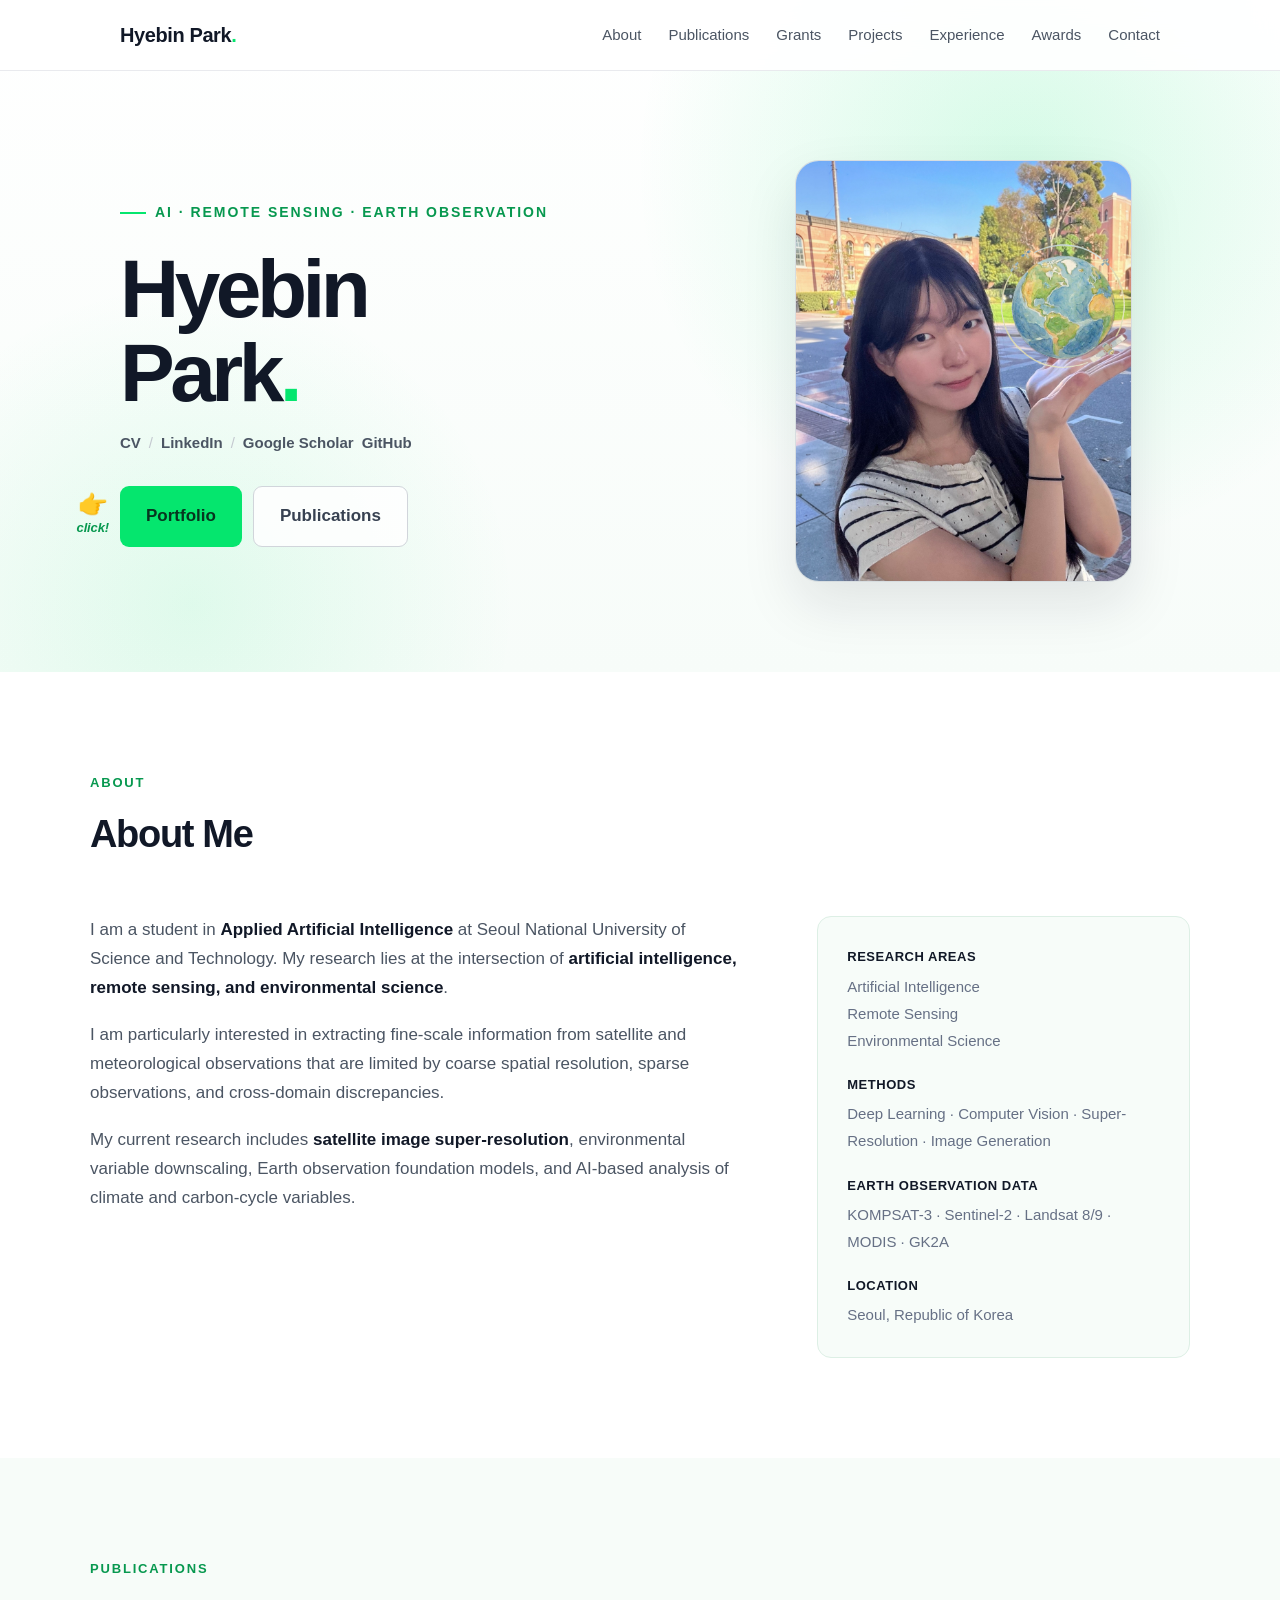
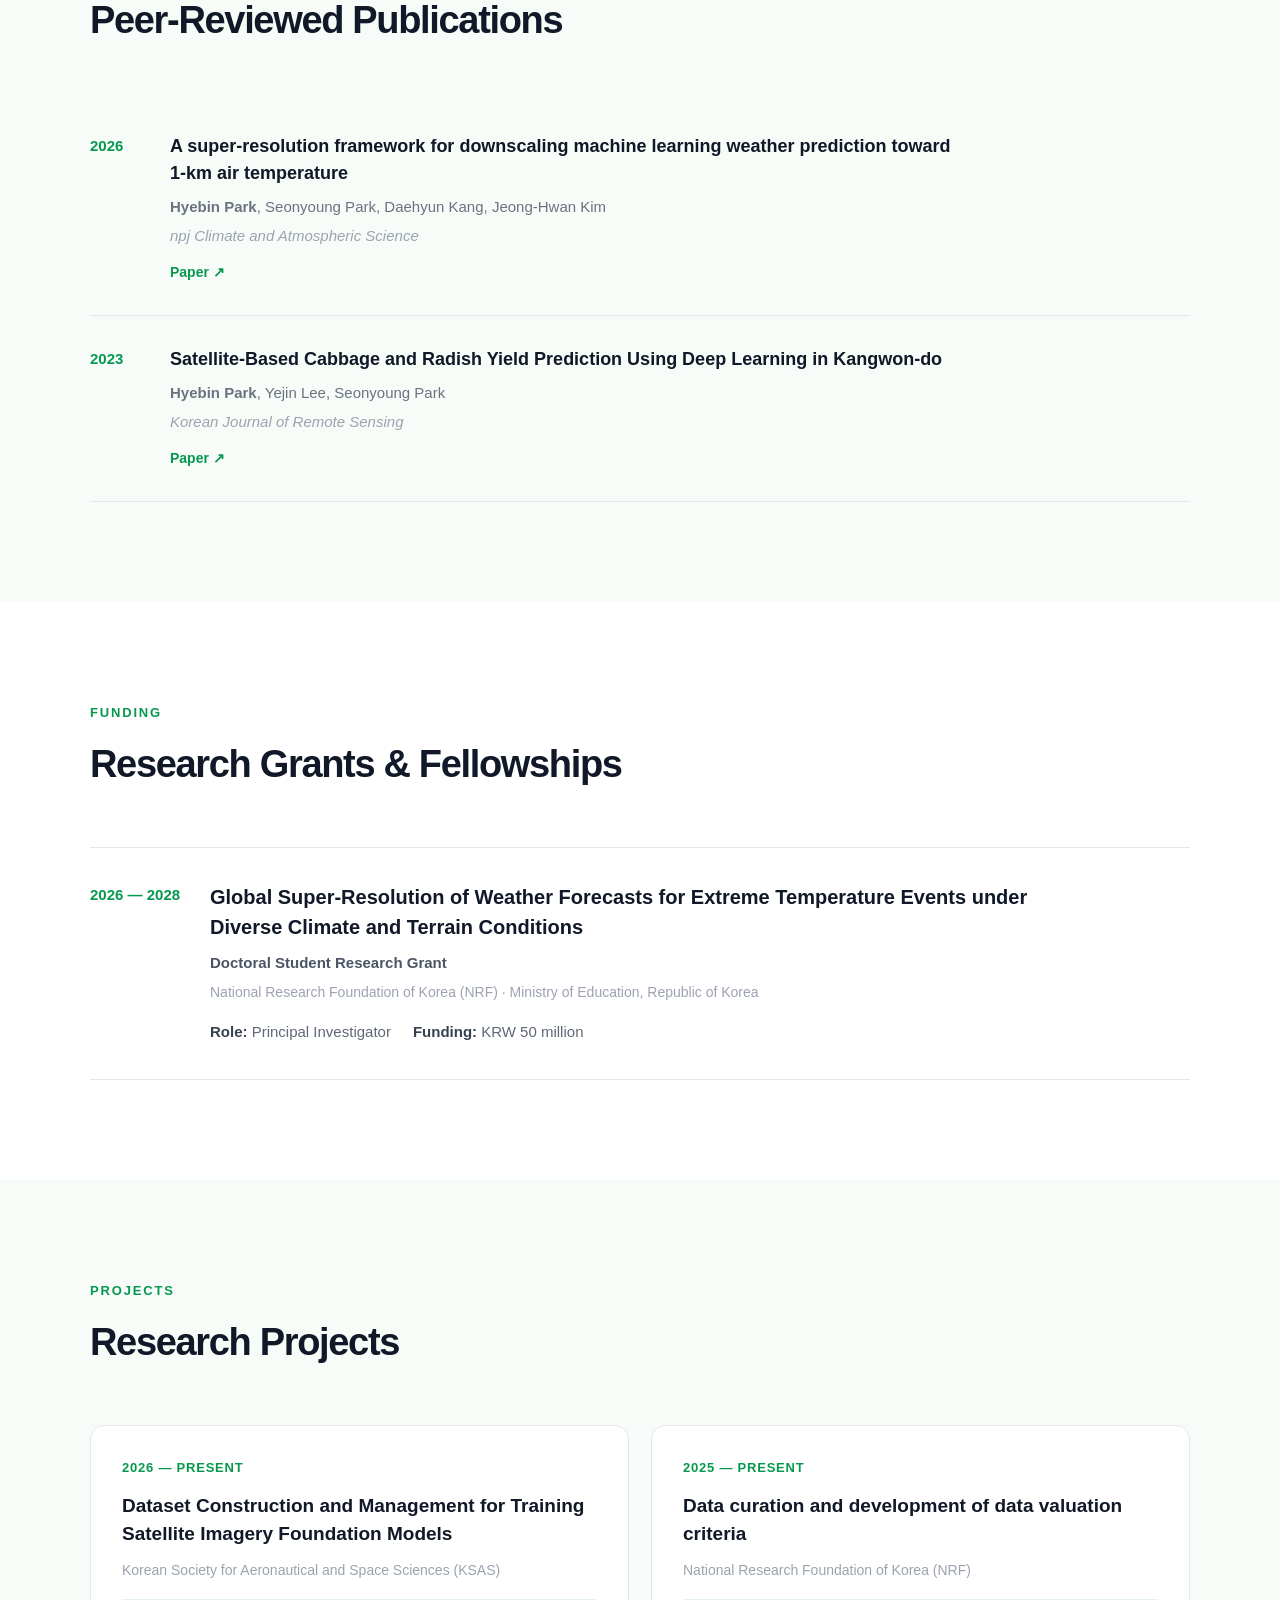
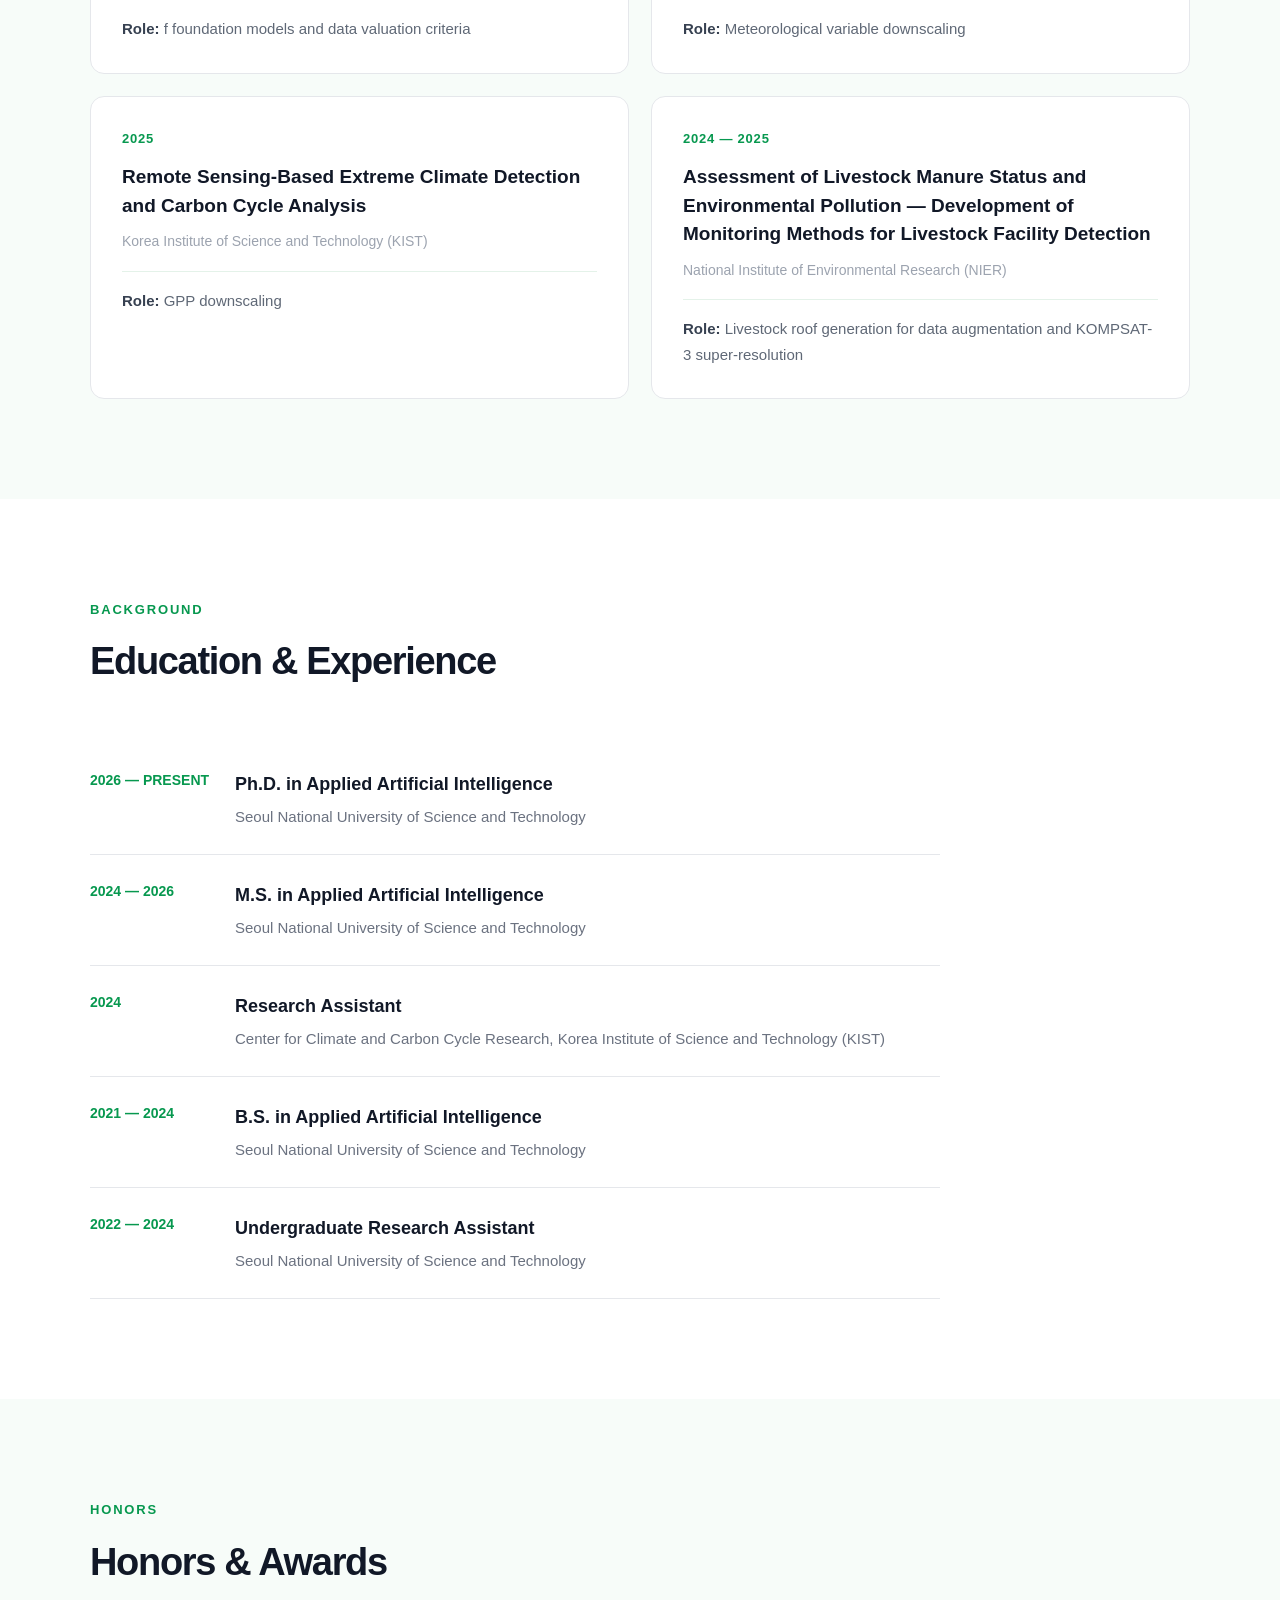
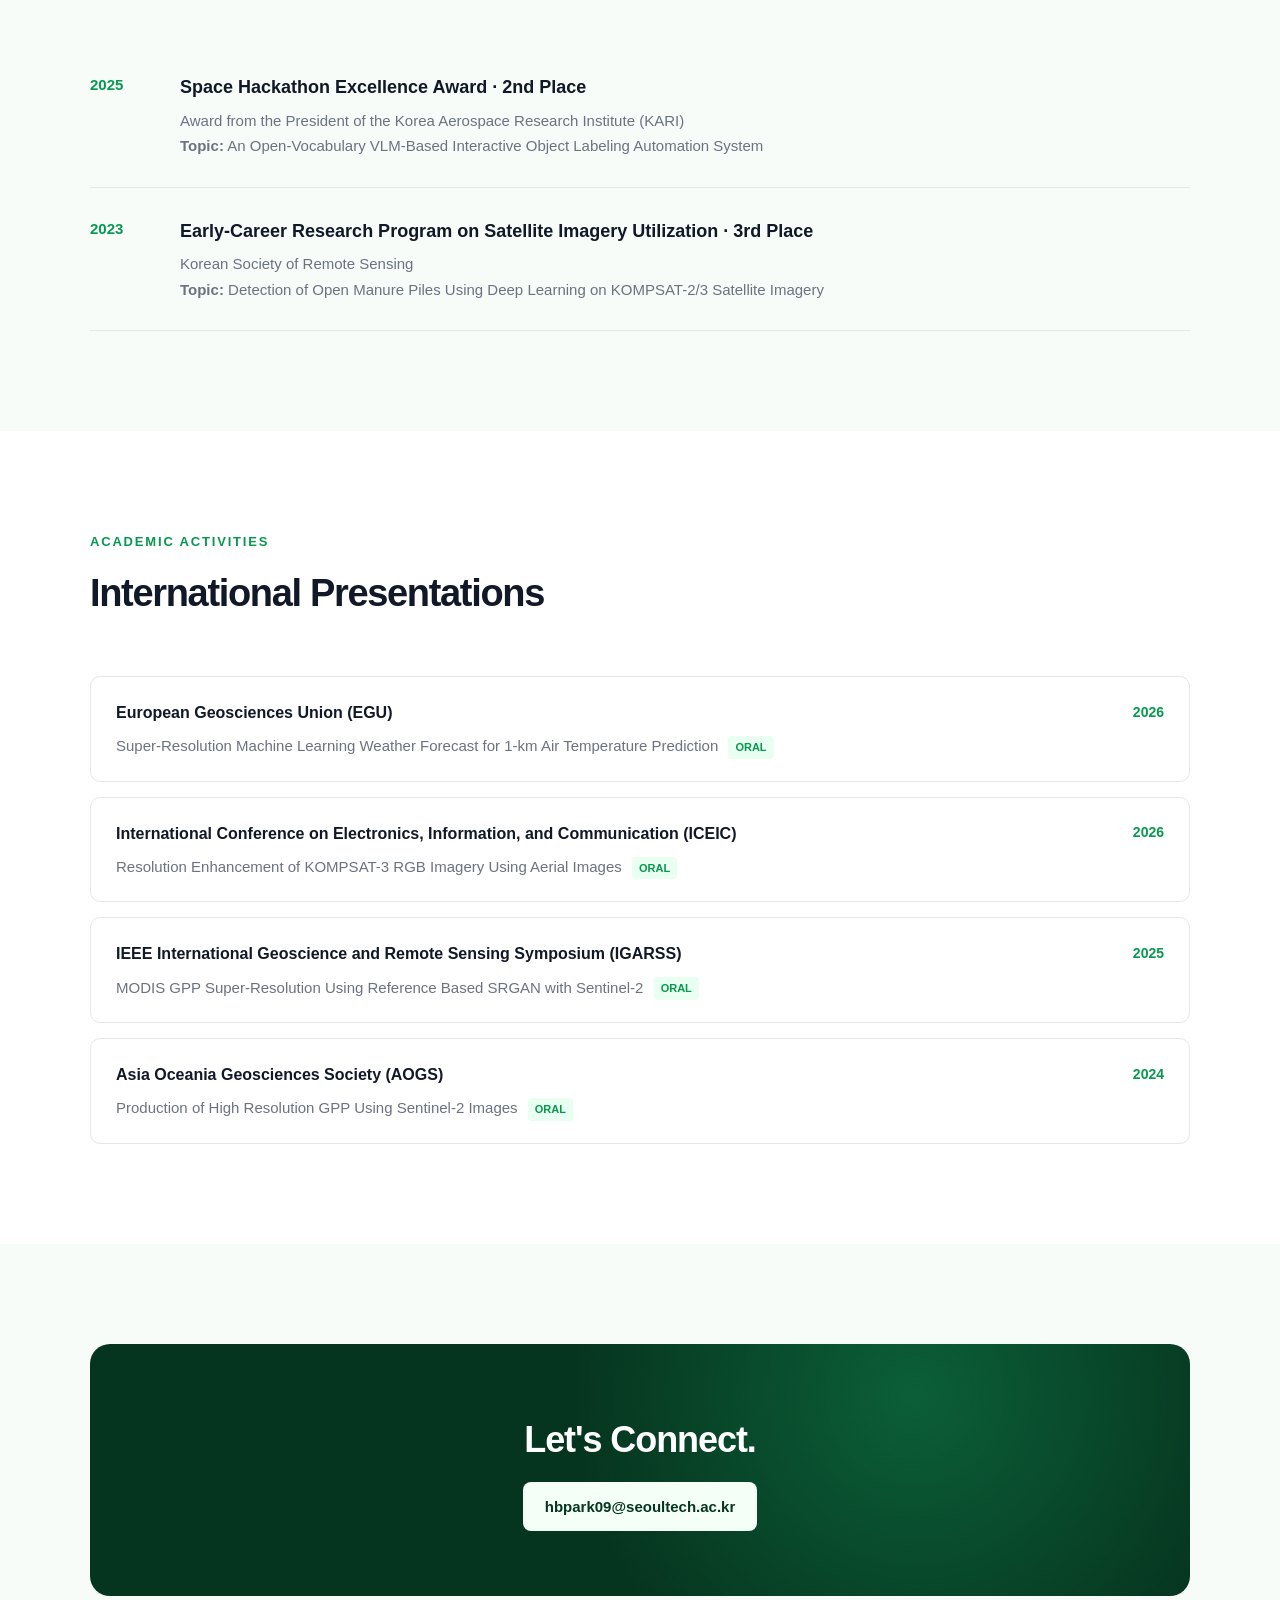
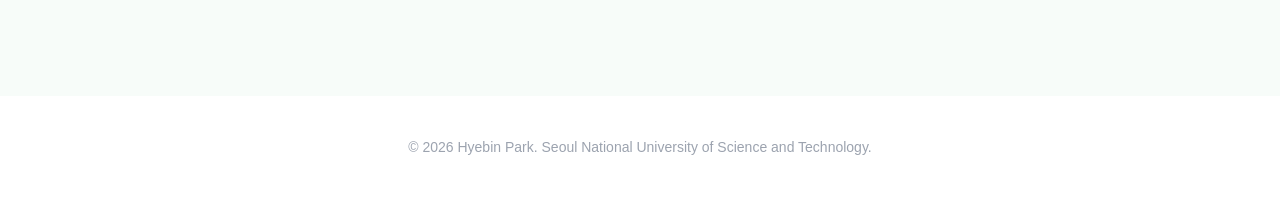
==== commit d9385ac7: "Update index.html" ====
--- a/index.html
+++ b/index.html
@@ -1180,6 +1180,8 @@
           <span class="separator">/</span>
           <a href="https://scholar.google.com/citations?hl=en"
              target="_blank" rel="noopener noreferrer">Google Scholar</a>
+          <a href="https://github.com/arombin"
+             target="_blank" rel="noopener noreferrer">GitHub</a>
         </div>
 
         <div class="hero-buttons">
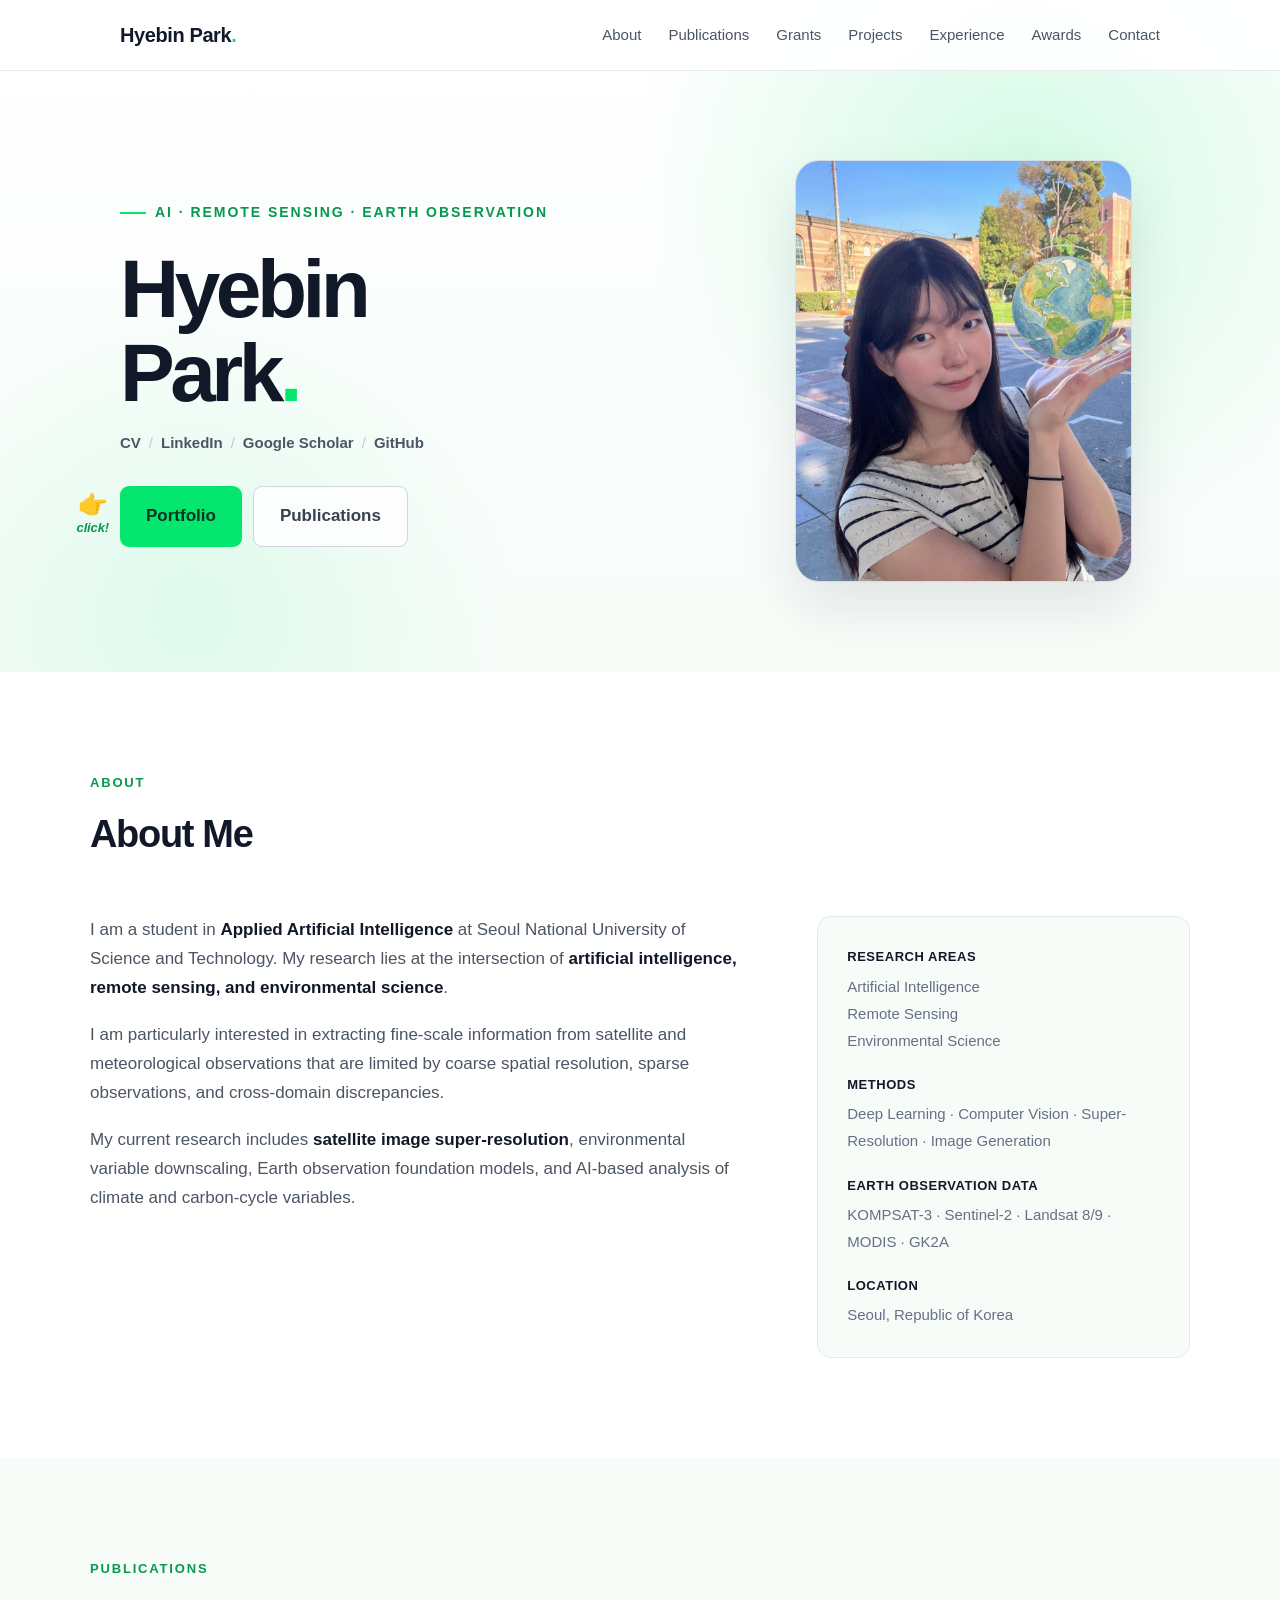
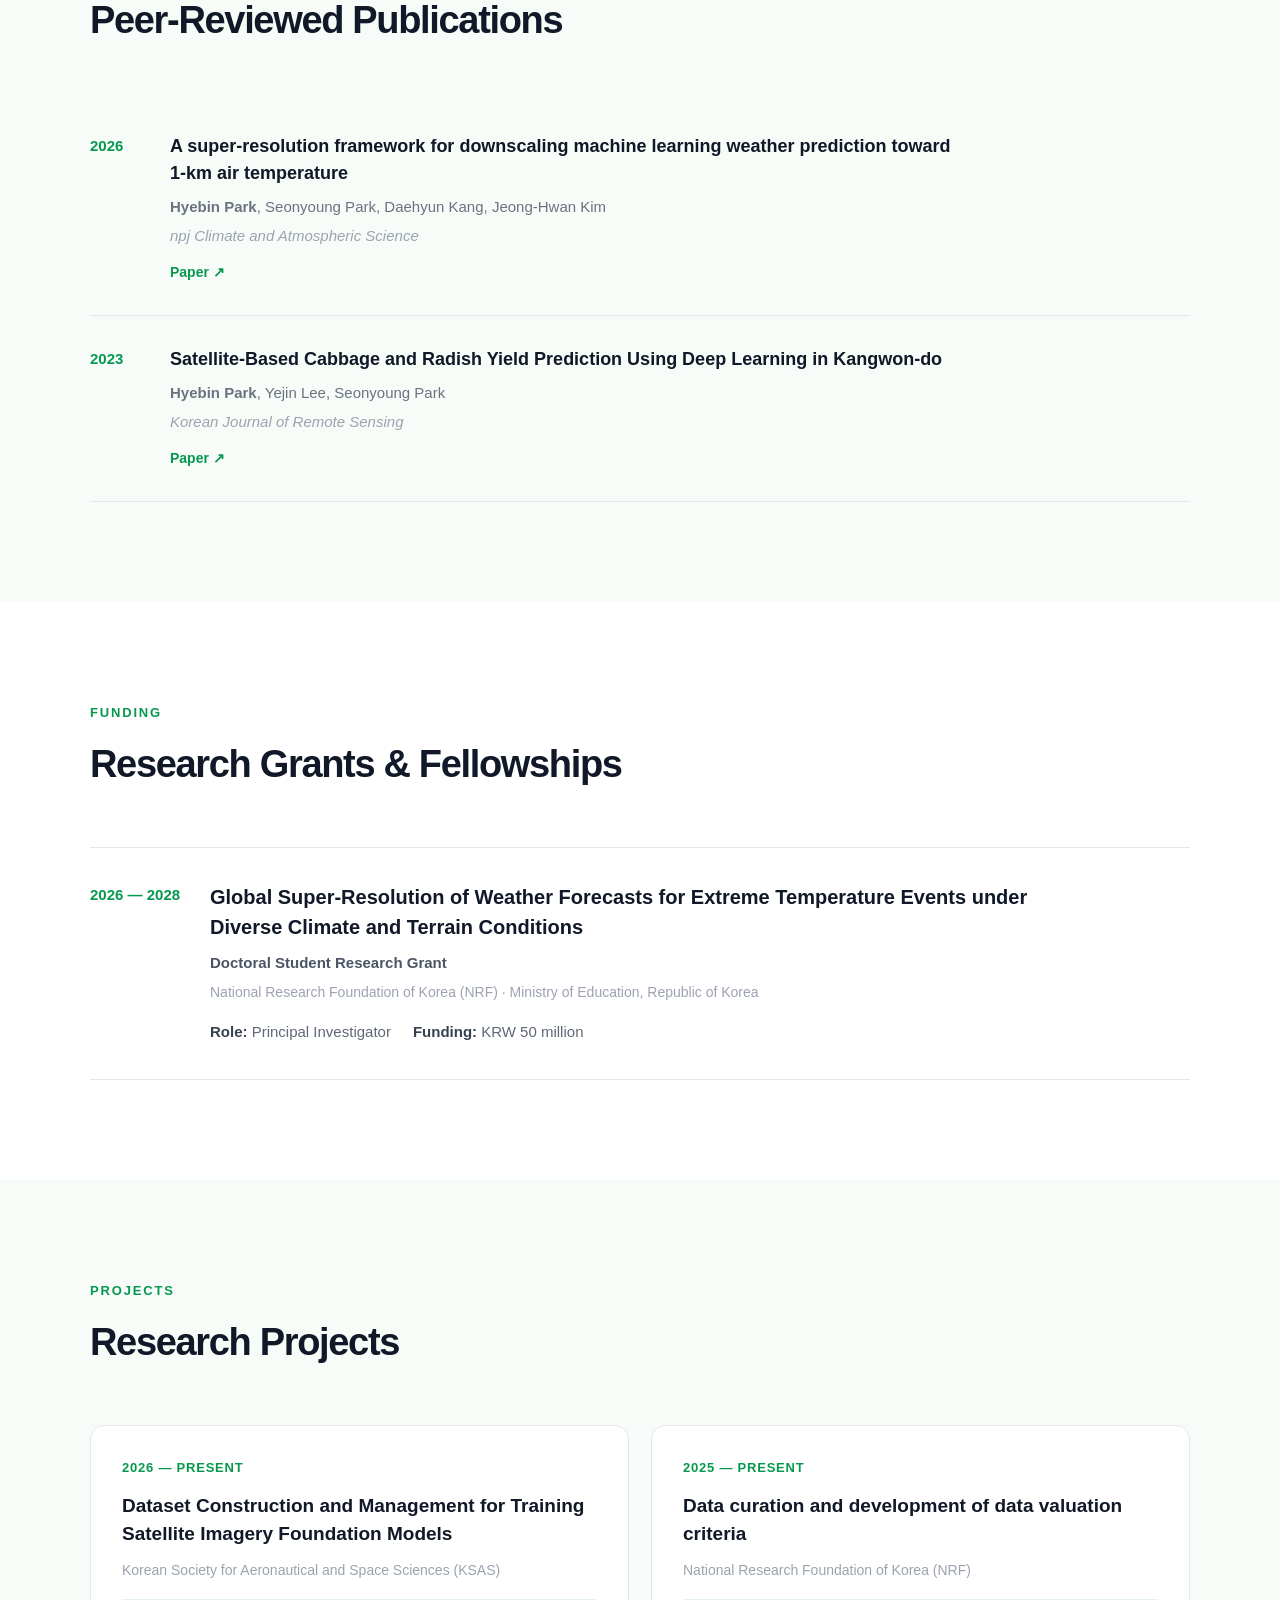
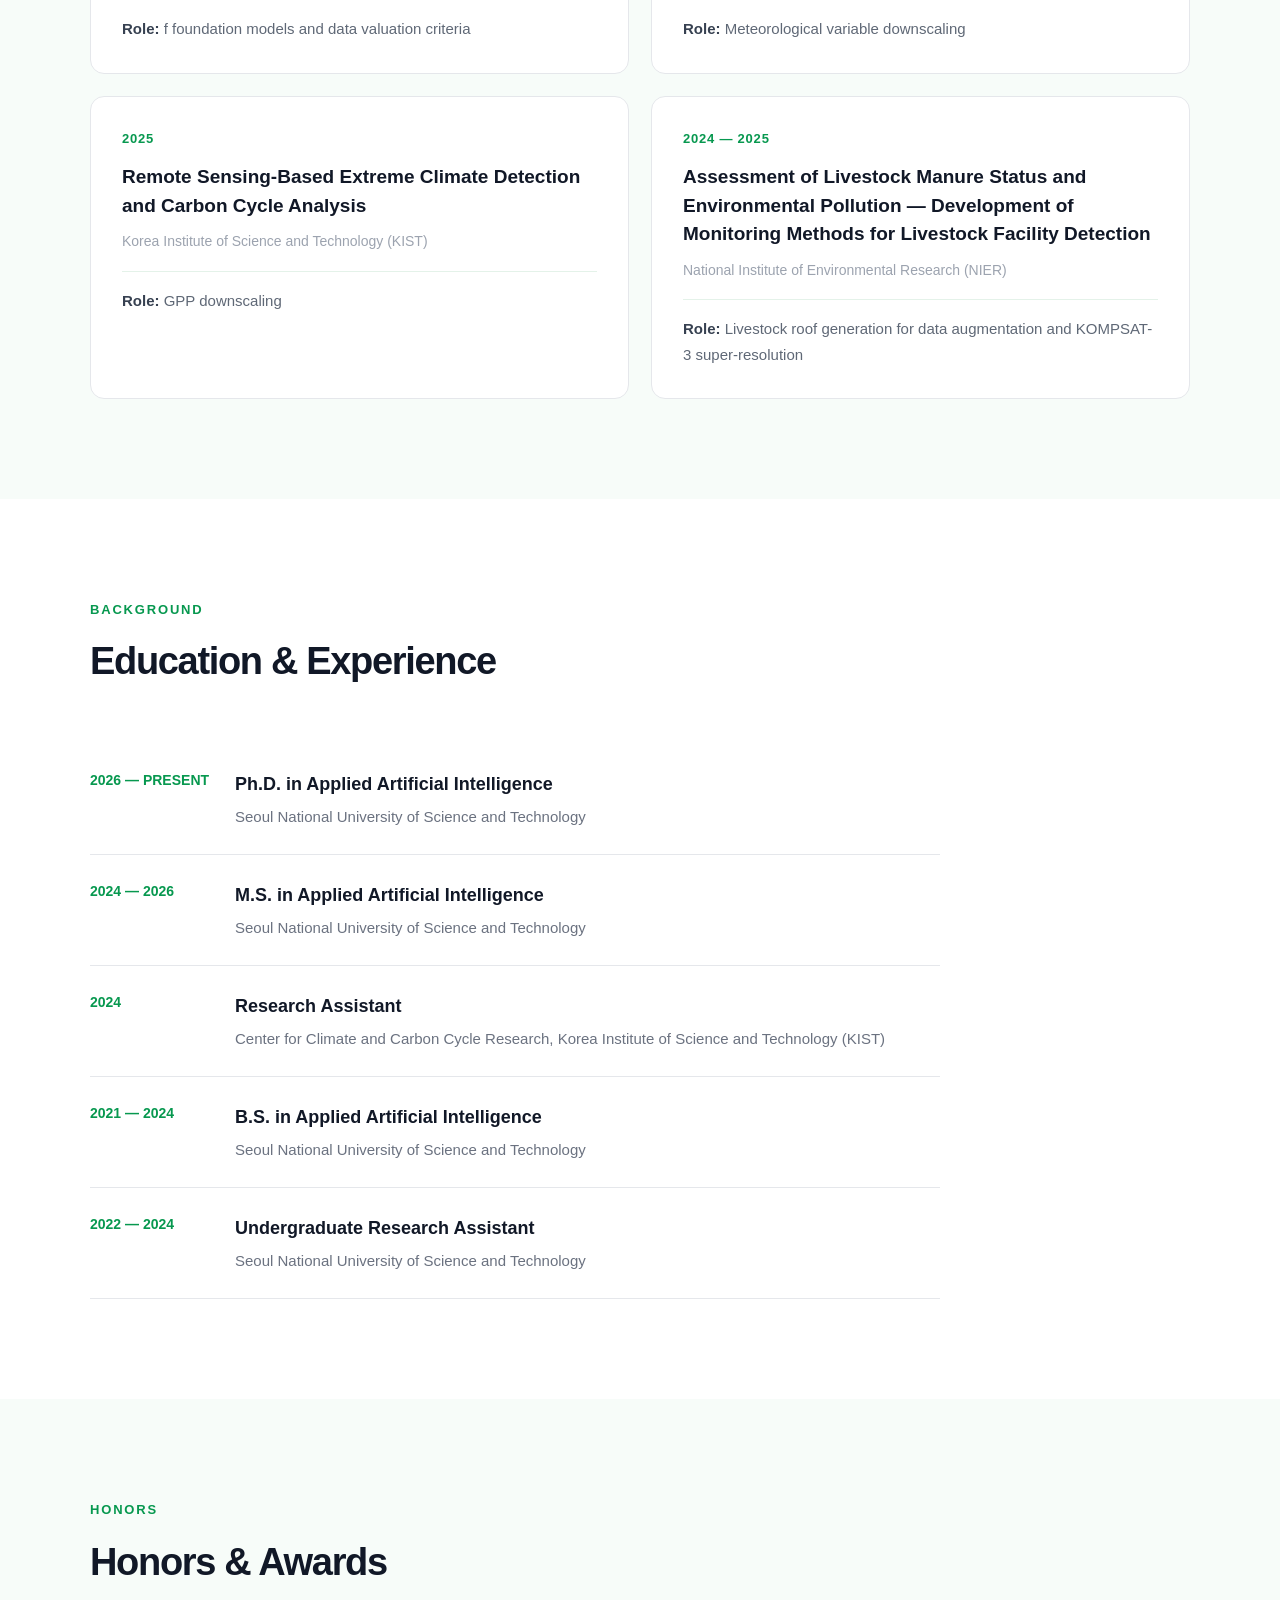
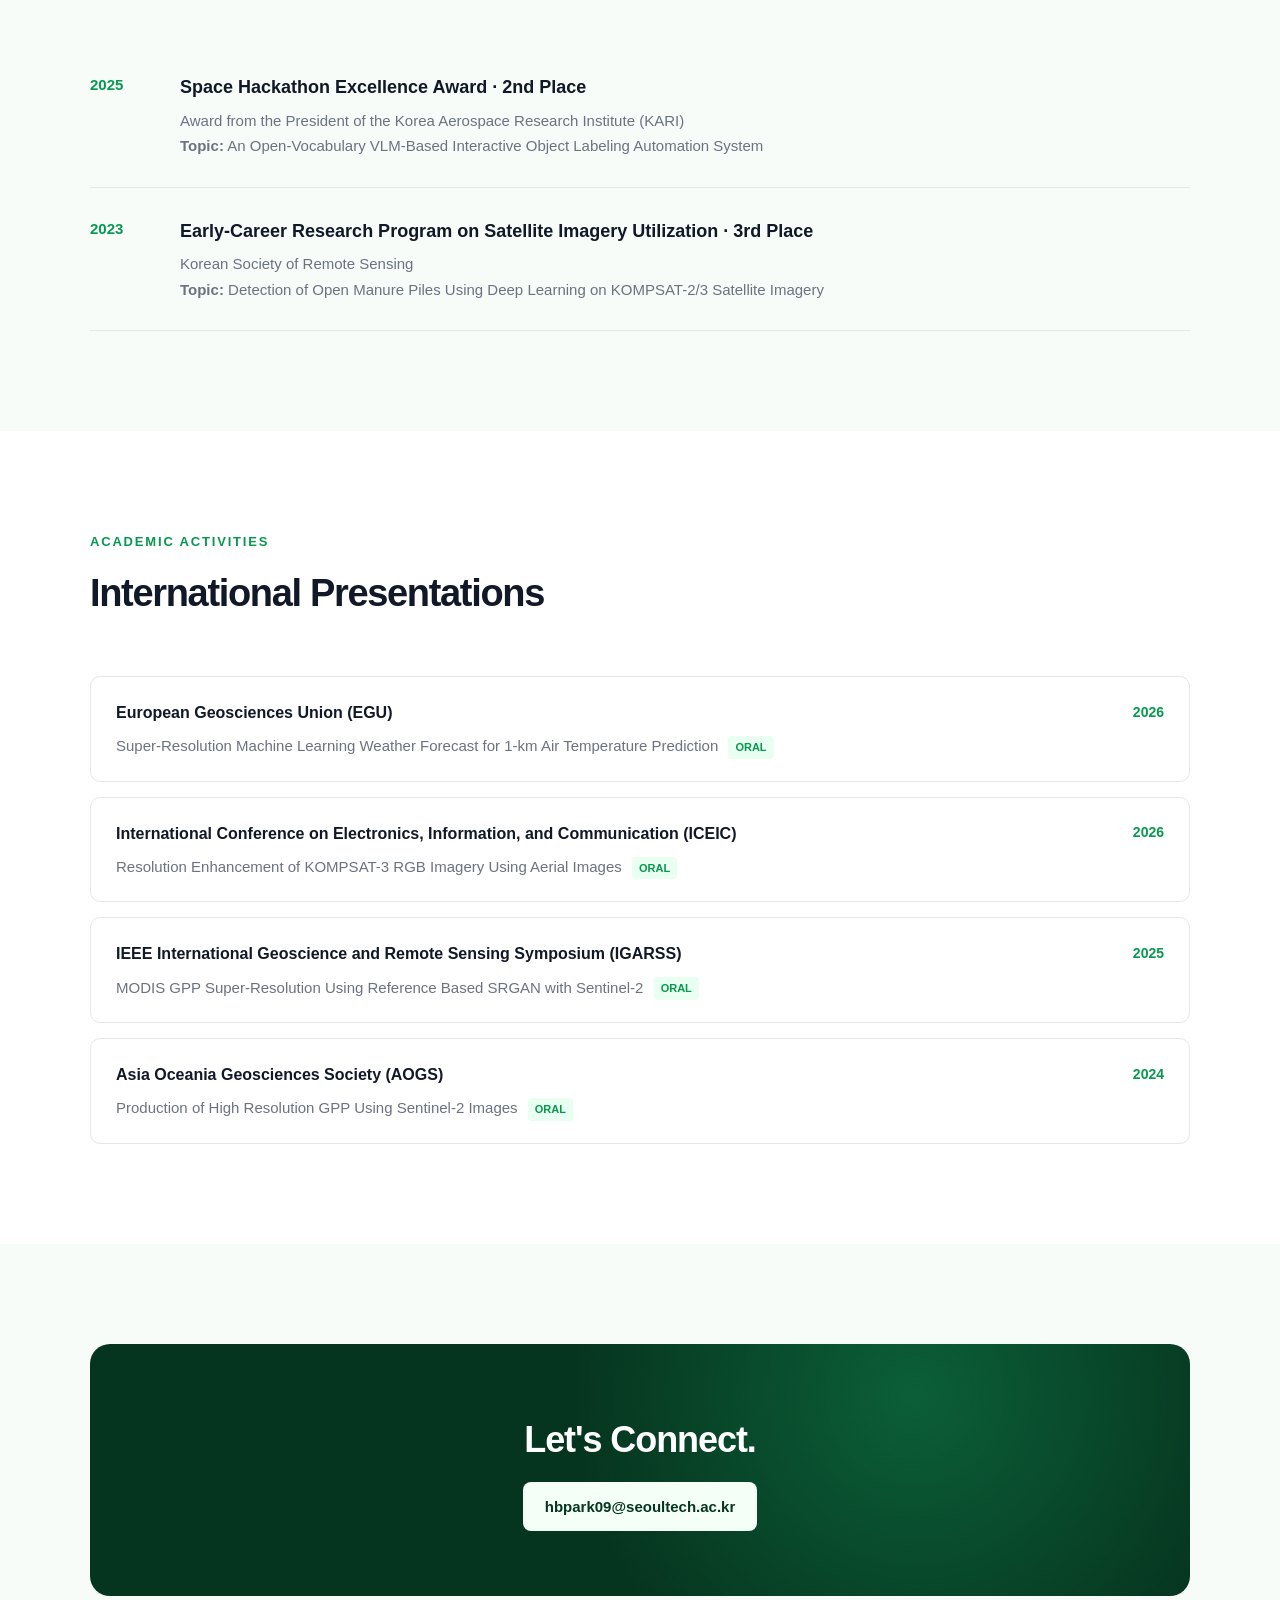
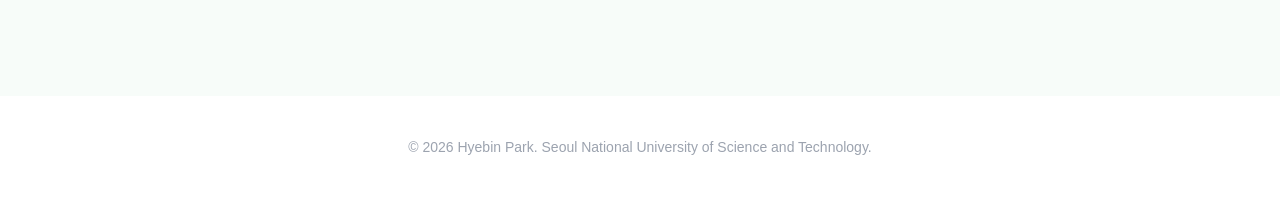
==== commit c7b21658: "Update index.html" ====
--- a/index.html
+++ b/index.html
@@ -1179,7 +1179,8 @@
              target="_blank" rel="noopener noreferrer">LinkedIn</a>
           <span class="separator">/</span>
           <a href="https://scholar.google.com/citations?hl=en"
-             target="_blank" rel="noopener noreferrer">Google Scholar</a>
+             target="_blank" rel="noopener noreferrer">Google Scholar</a> 
+          <span class="separator">/</span>
           <a href="https://github.com/arombin"
              target="_blank" rel="noopener noreferrer">GitHub</a>
         </div>
